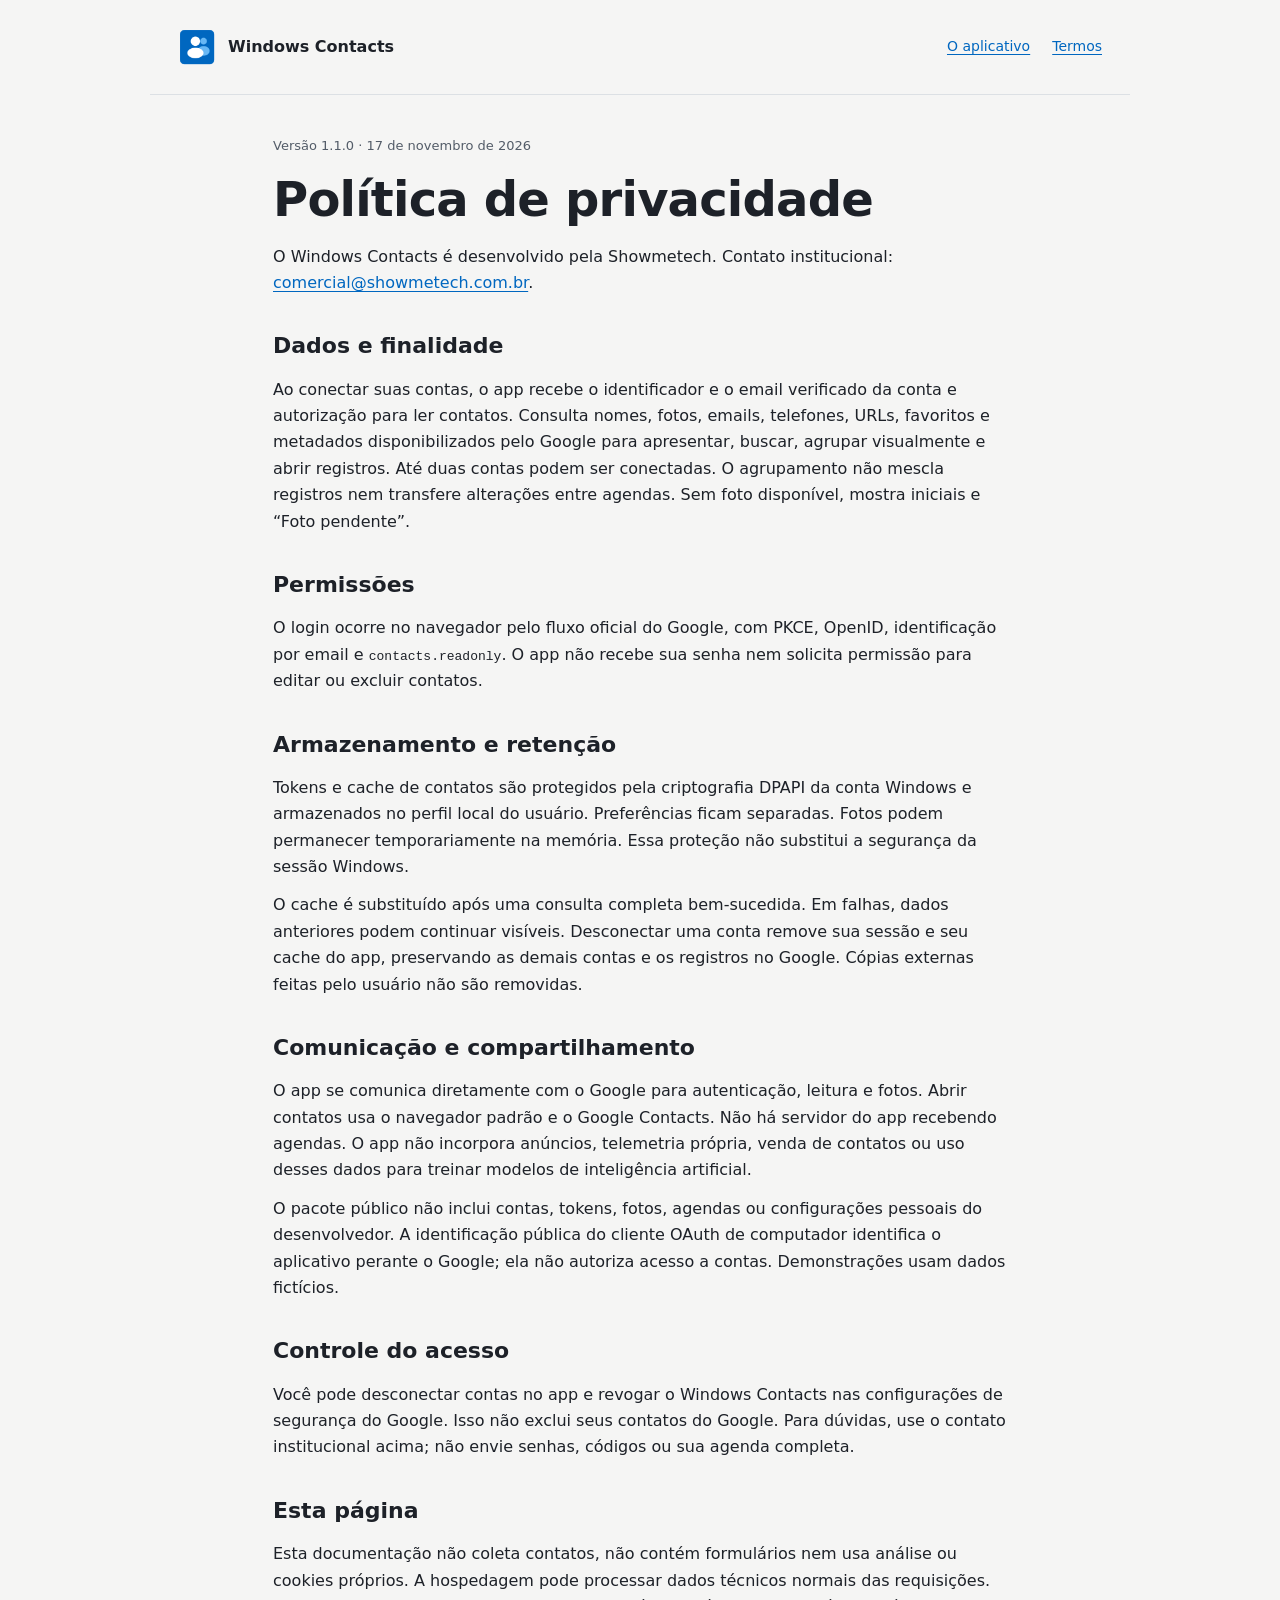
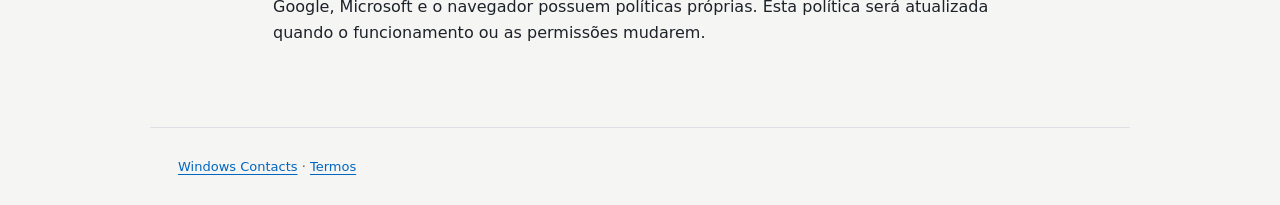
==== docs/privacy.html @ bca61736 "docs: align support with managed institutional Google group" ====
<!doctype html><html lang="pt-BR"><head><meta charset="utf-8"><meta name="viewport" content="width=device-width,initial-scale=1"><title>Privacidade — Windows Contacts</title><link rel="icon" href="Contacts.ico"><link rel="stylesheet" href="site.css"></head><body><header><a class="brand" href="index.html"><img src="Contacts.ico" alt="">Windows Contacts</a><nav><a href="index.html">O aplicativo</a><a href="terms.html">Termos</a></nav></header><main class="prose"><p class="eyebrow">Versão 1.1.0 · 17 de novembro de 2026</p><h1>Política de privacidade</h1><p>O Windows Contacts é desenvolvido pela Showmetech. Contato institucional: <a href="mailto:comercial@showmetech.com.br">comercial@showmetech.com.br</a>.</p><h2>Dados e finalidade</h2><p>Ao conectar suas contas, o app recebe o identificador e o email verificado da conta e autorização para ler contatos. Consulta nomes, fotos, emails, telefones, URLs, favoritos e metadados disponibilizados pelo Google para apresentar, buscar, agrupar visualmente e abrir registros. Até duas contas podem ser conectadas. O agrupamento não mescla registros nem transfere alterações entre agendas. Sem foto disponível, mostra iniciais e “Foto pendente”.</p><h2>Permissões</h2><p>O login ocorre no navegador pelo fluxo oficial do Google, com PKCE, OpenID, identificação por email e <code>contacts.readonly</code>. O app não recebe sua senha nem solicita permissão para editar ou excluir contatos.</p><h2>Armazenamento e retenção</h2><p>Tokens e cache de contatos são protegidos pela criptografia DPAPI da conta Windows e armazenados no perfil local do usuário. Preferências ficam separadas. Fotos podem permanecer temporariamente na memória. Essa proteção não substitui a segurança da sessão Windows.</p><p>O cache é substituído após uma consulta completa bem-sucedida. Em falhas, dados anteriores podem continuar visíveis. Desconectar uma conta remove sua sessão e seu cache do app, preservando as demais contas e os registros no Google. Cópias externas feitas pelo usuário não são removidas.</p><h2>Comunicação e compartilhamento</h2><p>O app se comunica diretamente com o Google para autenticação, leitura e fotos. Abrir contatos usa o navegador padrão e o Google Contacts. Não há servidor do app recebendo agendas. O app não incorpora anúncios, telemetria própria, venda de contatos ou uso desses dados para treinar modelos de inteligência artificial.</p><p>O pacote público não inclui contas, tokens, fotos, agendas ou configurações pessoais do desenvolvedor. A identificação pública do cliente OAuth de computador identifica o aplicativo perante o Google; ela não autoriza acesso a contas. Demonstrações usam dados fictícios.</p><h2>Controle do acesso</h2><p>Você pode desconectar contas no app e revogar o Windows Contacts nas configurações de segurança do Google. Isso não exclui seus contatos do Google. Para dúvidas, use o contato institucional acima; não envie senhas, códigos ou sua agenda completa.</p><h2>Esta página</h2><p>Esta documentação não coleta contatos, não contém formulários nem usa análise ou cookies próprios. A hospedagem pode processar dados técnicos normais das requisições. Google, Microsoft e o navegador possuem políticas próprias. Esta política será atualizada quando o funcionamento ou as permissões mudarem.</p></main><footer><a href="index.html">Windows Contacts</a> · <a href="terms.html">Termos</a></footer></body></html>
---- docs/site.css ----
:root{font-family:'Segoe UI Variable','Segoe UI',system-ui,sans-serif;color-scheme:light dark;--bg:#f5f5f4;--surface:#fff;--ink:#1d2128;--muted:#535c68;--line:#dce0e4;--accent:#0067c0}*{box-sizing:border-box}body{margin:0;background:var(--bg);color:var(--ink);line-height:1.65}header,main,footer{max-width:980px;margin:auto;padding:28px}header{display:flex;align-items:center;justify-content:space-between;gap:20px;border-bottom:1px solid var(--line)}.brand{display:flex;gap:12px;align-items:center;font-weight:650;text-decoration:none;color:var(--ink)}.brand img{width:38px;height:38px}nav{display:flex;gap:22px;flex-wrap:wrap}a{color:var(--accent);text-underline-offset:3px}nav a{font-size:14px}h1{font-size:clamp(30px,5vw,48px);line-height:1.15;letter-spacing:-.8px;margin:16px 0}h2{font-size:22px;margin:32px 0 10px}p{margin:12px 0}.eyebrow{font-size:13px;color:var(--muted)}.lead{font-size:20px;color:var(--muted);max-width:760px}.cards{display:grid;grid-template-columns:repeat(3,1fr);gap:16px;margin:32px 0}.card,.notice{background:var(--surface);border:1px solid var(--line);border-radius:12px;padding:22px}.card h2{font-size:18px;margin:0 0 9px}.card p{font-size:15px;color:var(--muted)}.notice{border-left:4px solid var(--accent);margin:24px 0}.prose{max-width:790px}.prose li{margin:8px 0}footer{font-size:13px;color:var(--muted);border-top:1px solid var(--line);margin-top:40px}.pill{display:inline-block;font-size:12px;border:1px solid var(--line);border-radius:20px;padding:4px 12px;background:var(--surface)}:focus-visible{outline:3px solid var(--accent);outline-offset:4px} @media(prefers-color-scheme:dark){:root{--bg:#171a20;--surface:#22262e;--ink:#f1f3f6;--muted:#bac2ce;--line:#3b424e;--accent:#80c7ff}}@media(max-width:650px){header{align-items:flex-start;flex-direction:column}.cards{grid-template-columns:1fr}header,main,footer{padding:22px}}
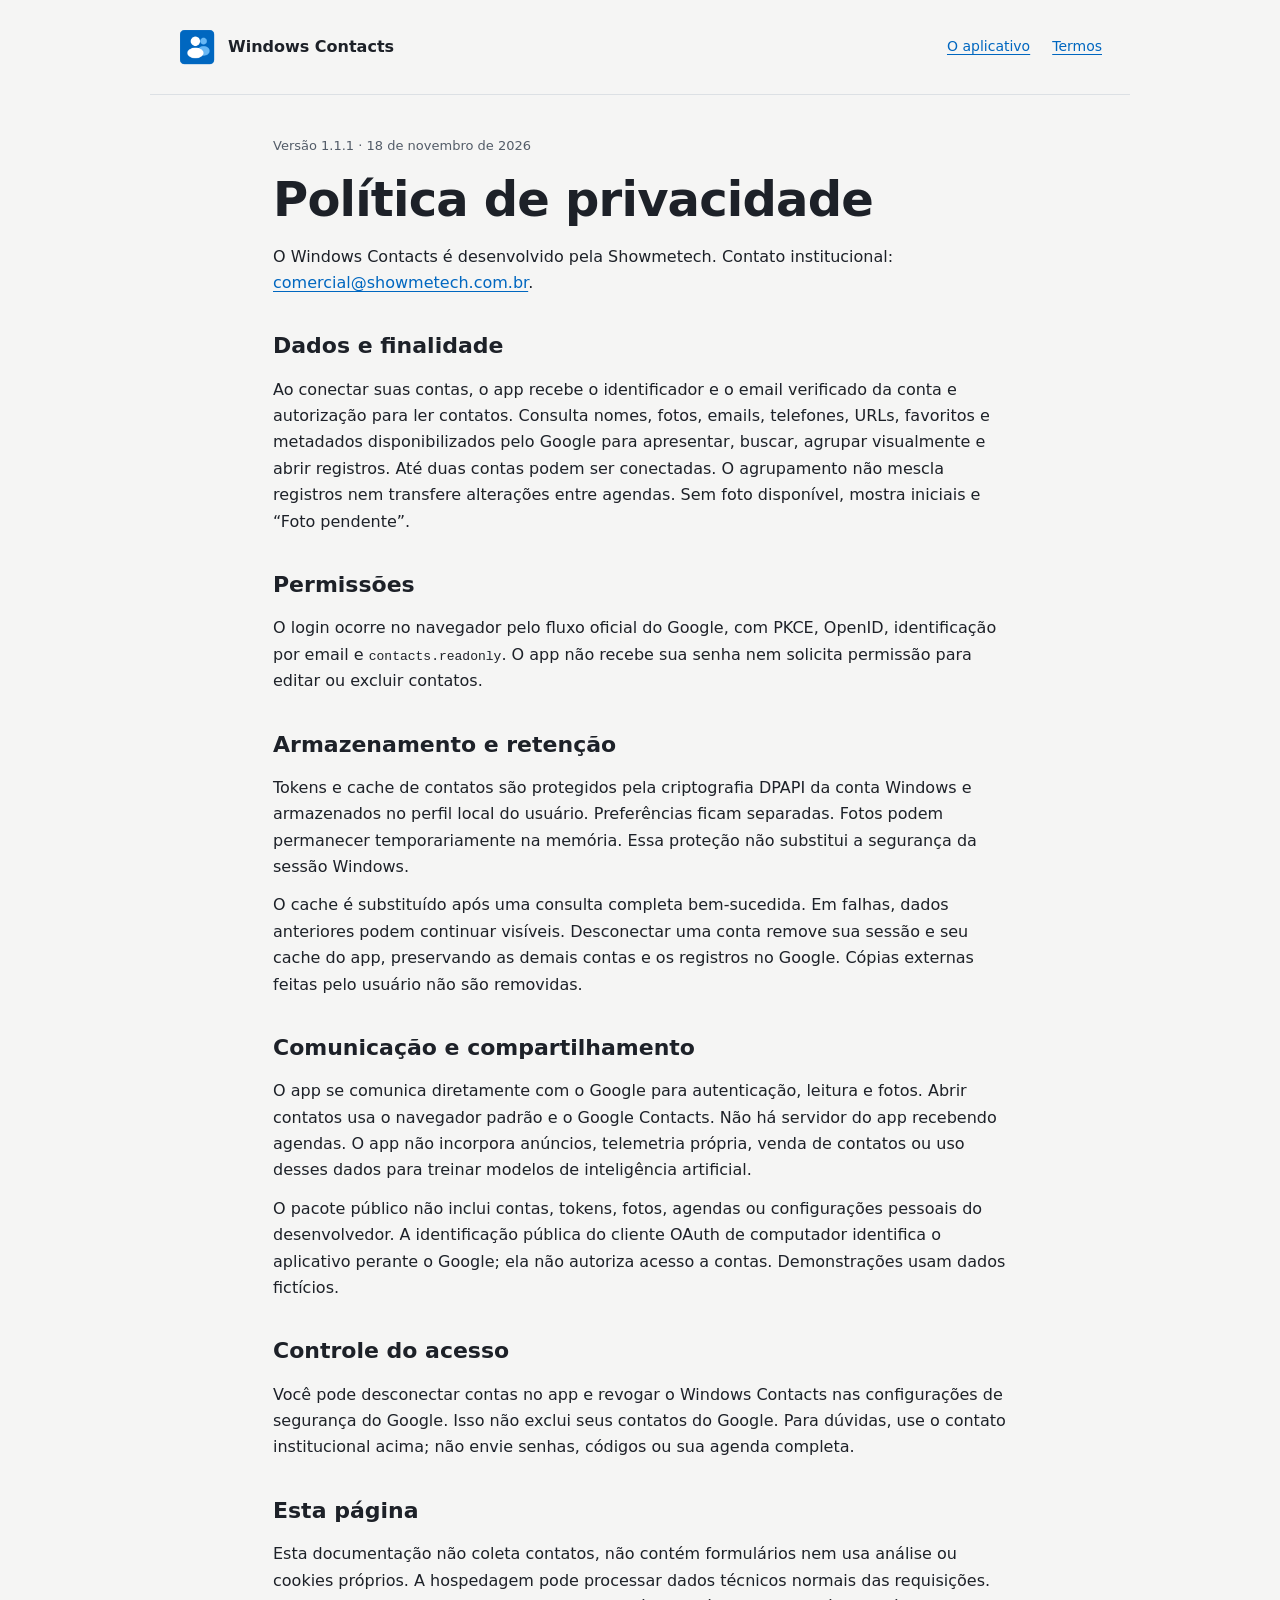
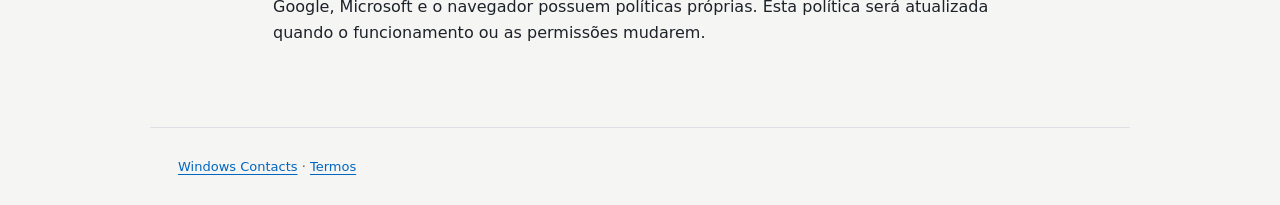
==== commit 61617ed4: "docs: update public readiness for Windows Contacts 1.1.1" ====
--- a/docs/privacy.html
+++ b/docs/privacy.html
@@ -1 +1 @@
-<!doctype html><html lang="pt-BR"><head><meta charset="utf-8"><meta name="viewport" content="width=device-width,initial-scale=1"><title>Privacidade — Windows Contacts</title><link rel="icon" href="Contacts.ico"><link rel="stylesheet" href="site.css"></head><body><header><a class="brand" href="index.html"><img src="Contacts.ico" alt="">Windows Contacts</a><nav><a href="index.html">O aplicativo</a><a href="terms.html">Termos</a></nav></header><main class="prose"><p class="eyebrow">Versão 1.1.0 · 17 de novembro de 2026</p><h1>Política de privacidade</h1><p>O Windows Contacts é desenvolvido pela Showmetech. Contato institucional: <a href="mailto:comercial@showmetech.com.br">comercial@showmetech.com.br</a>.</p><h2>Dados e finalidade</h2><p>Ao conectar suas contas, o app recebe o identificador e o email verificado da conta e autorização para ler contatos. Consulta nomes, fotos, emails, telefones, URLs, favoritos e metadados disponibilizados pelo Google para apresentar, buscar, agrupar visualmente e abrir registros. Até duas contas podem ser conectadas. O agrupamento não mescla registros nem transfere alterações entre agendas. Sem foto disponível, mostra iniciais e “Foto pendente”.</p><h2>Permissões</h2><p>O login ocorre no navegador pelo fluxo oficial do Google, com PKCE, OpenID, identificação por email e <code>contacts.readonly</code>. O app não recebe sua senha nem solicita permissão para editar ou excluir contatos.</p><h2>Armazenamento e retenção</h2><p>Tokens e cache de contatos são protegidos pela criptografia DPAPI da conta Windows e armazenados no perfil local do usuário. Preferências ficam separadas. Fotos podem permanecer temporariamente na memória. Essa proteção não substitui a segurança da sessão Windows.</p><p>O cache é substituído após uma consulta completa bem-sucedida. Em falhas, dados anteriores podem continuar visíveis. Desconectar uma conta remove sua sessão e seu cache do app, preservando as demais contas e os registros no Google. Cópias externas feitas pelo usuário não são removidas.</p><h2>Comunicação e compartilhamento</h2><p>O app se comunica diretamente com o Google para autenticação, leitura e fotos. Abrir contatos usa o navegador padrão e o Google Contacts. Não há servidor do app recebendo agendas. O app não incorpora anúncios, telemetria própria, venda de contatos ou uso desses dados para treinar modelos de inteligência artificial.</p><p>O pacote público não inclui contas, tokens, fotos, agendas ou configurações pessoais do desenvolvedor. A identificação pública do cliente OAuth de computador identifica o aplicativo perante o Google; ela não autoriza acesso a contas. Demonstrações usam dados fictícios.</p><h2>Controle do acesso</h2><p>Você pode desconectar contas no app e revogar o Windows Contacts nas configurações de segurança do Google. Isso não exclui seus contatos do Google. Para dúvidas, use o contato institucional acima; não envie senhas, códigos ou sua agenda completa.</p><h2>Esta página</h2><p>Esta documentação não coleta contatos, não contém formulários nem usa análise ou cookies próprios. A hospedagem pode processar dados técnicos normais das requisições. Google, Microsoft e o navegador possuem políticas próprias. Esta política será atualizada quando o funcionamento ou as permissões mudarem.</p></main><footer><a href="index.html">Windows Contacts</a> · <a href="terms.html">Termos</a></footer></body></html>+<!doctype html><html lang="pt-BR"><head><meta charset="utf-8"><meta name="viewport" content="width=device-width,initial-scale=1"><title>Privacidade — Windows Contacts</title><link rel="icon" href="Contacts.ico"><link rel="stylesheet" href="site.css"></head><body><header><a class="brand" href="index.html"><img src="Contacts.ico" alt="">Windows Contacts</a><nav><a href="index.html">O aplicativo</a><a href="terms.html">Termos</a></nav></header><main class="prose"><p class="eyebrow">Versão 1.1.1 · 18 de novembro de 2026</p><h1>Política de privacidade</h1><p>O Windows Contacts é desenvolvido pela Showmetech. Contato institucional: <a href="mailto:comercial@showmetech.com.br">comercial@showmetech.com.br</a>.</p><h2>Dados e finalidade</h2><p>Ao conectar suas contas, o app recebe o identificador e o email verificado da conta e autorização para ler contatos. Consulta nomes, fotos, emails, telefones, URLs, favoritos e metadados disponibilizados pelo Google para apresentar, buscar, agrupar visualmente e abrir registros. Até duas contas podem ser conectadas. O agrupamento não mescla registros nem transfere alterações entre agendas. Sem foto disponível, mostra iniciais e “Foto pendente”.</p><h2>Permissões</h2><p>O login ocorre no navegador pelo fluxo oficial do Google, com PKCE, OpenID, identificação por email e <code>contacts.readonly</code>. O app não recebe sua senha nem solicita permissão para editar ou excluir contatos.</p><h2>Armazenamento e retenção</h2><p>Tokens e cache de contatos são protegidos pela criptografia DPAPI da conta Windows e armazenados no perfil local do usuário. Preferências ficam separadas. Fotos podem permanecer temporariamente na memória. Essa proteção não substitui a segurança da sessão Windows.</p><p>O cache é substituído após uma consulta completa bem-sucedida. Em falhas, dados anteriores podem continuar visíveis. Desconectar uma conta remove sua sessão e seu cache do app, preservando as demais contas e os registros no Google. Cópias externas feitas pelo usuário não são removidas.</p><h2>Comunicação e compartilhamento</h2><p>O app se comunica diretamente com o Google para autenticação, leitura e fotos. Abrir contatos usa o navegador padrão e o Google Contacts. Não há servidor do app recebendo agendas. O app não incorpora anúncios, telemetria própria, venda de contatos ou uso desses dados para treinar modelos de inteligência artificial.</p><p>O pacote público não inclui contas, tokens, fotos, agendas ou configurações pessoais do desenvolvedor. A identificação pública do cliente OAuth de computador identifica o aplicativo perante o Google; ela não autoriza acesso a contas. Demonstrações usam dados fictícios.</p><h2>Controle do acesso</h2><p>Você pode desconectar contas no app e revogar o Windows Contacts nas configurações de segurança do Google. Isso não exclui seus contatos do Google. Para dúvidas, use o contato institucional acima; não envie senhas, códigos ou sua agenda completa.</p><h2>Esta página</h2><p>Esta documentação não coleta contatos, não contém formulários nem usa análise ou cookies próprios. A hospedagem pode processar dados técnicos normais das requisições. Google, Microsoft e o navegador possuem políticas próprias. Esta política será atualizada quando o funcionamento ou as permissões mudarem.</p></main><footer><a href="index.html">Windows Contacts</a> · <a href="terms.html">Termos</a></footer></body></html>
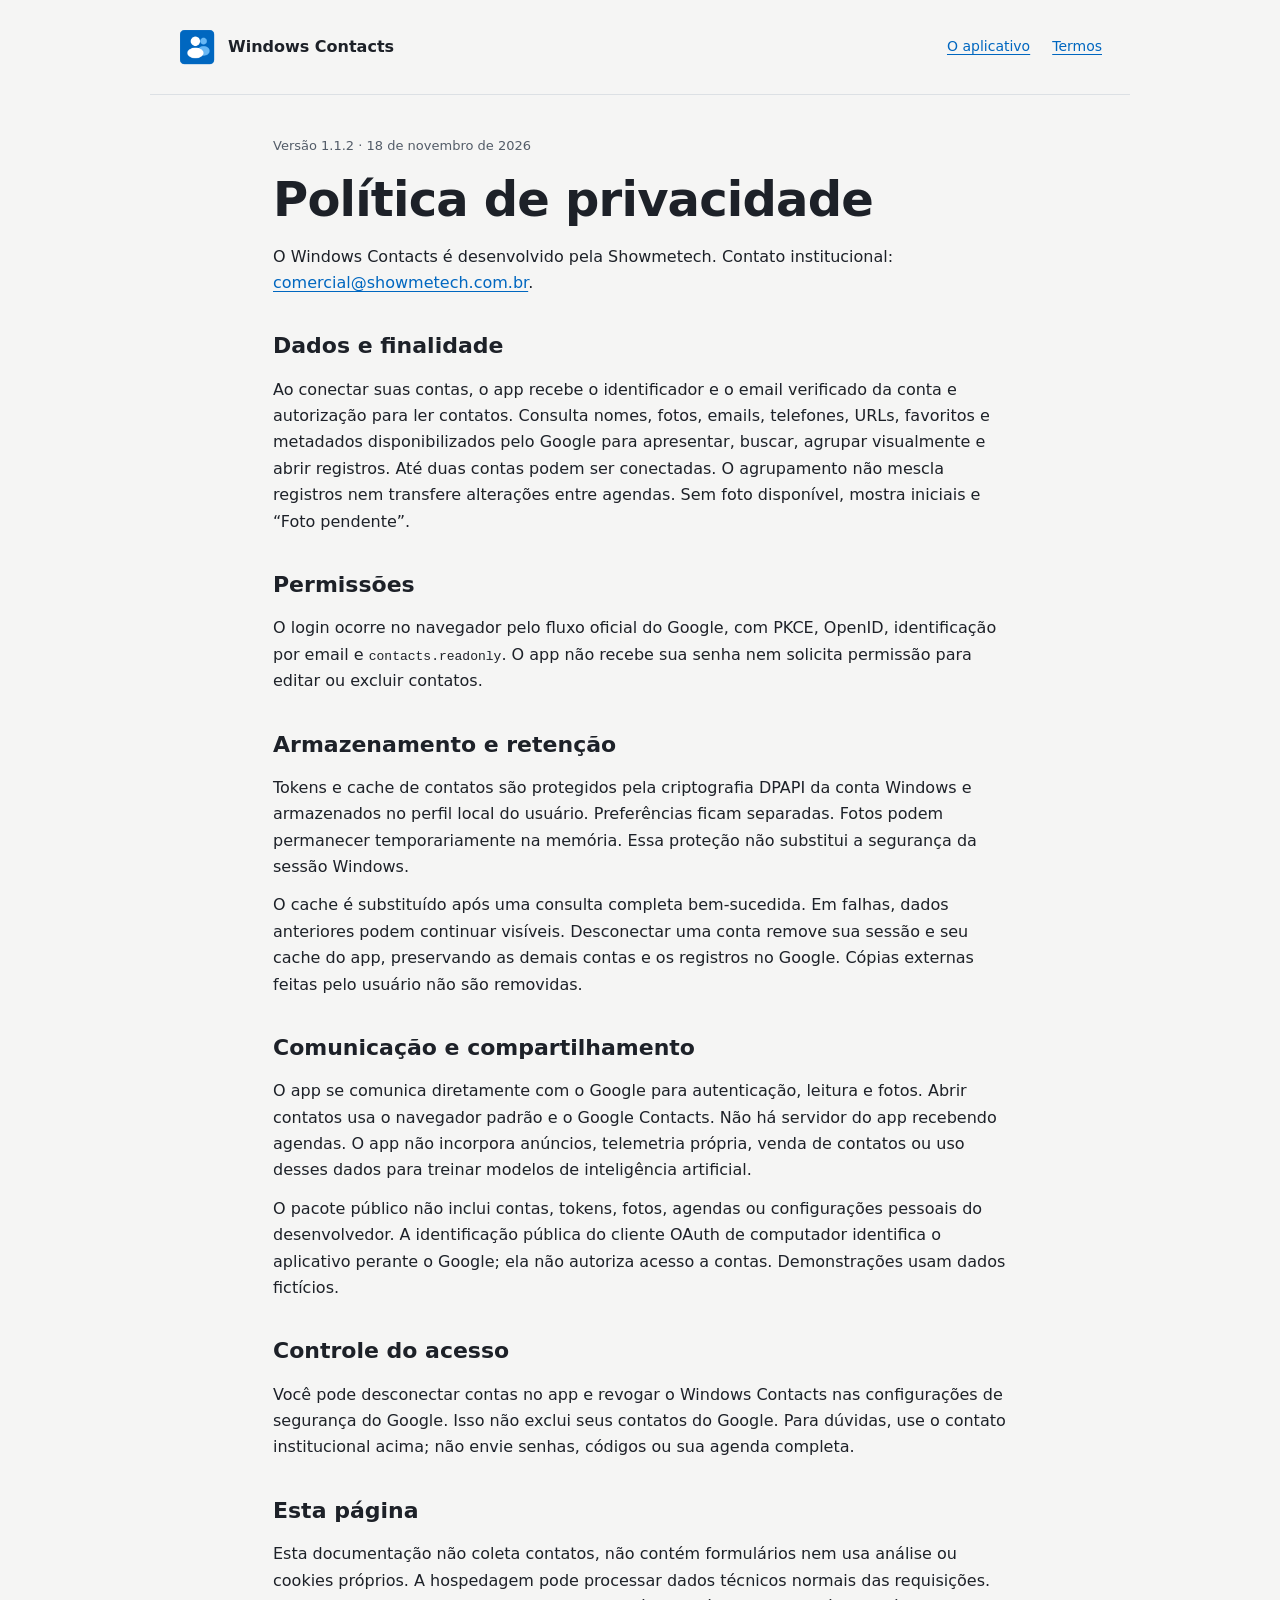
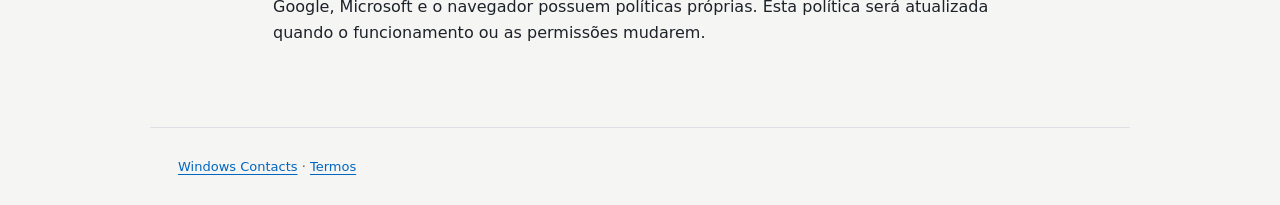
==== commit b8db23d4: "docs: align Windows Contacts readiness with version 1.1.2" ====
--- a/docs/privacy.html
+++ b/docs/privacy.html
@@ -1 +1 @@
-<!doctype html><html lang="pt-BR"><head><meta charset="utf-8"><meta name="viewport" content="width=device-width,initial-scale=1"><title>Privacidade — Windows Contacts</title><link rel="icon" href="Contacts.ico"><link rel="stylesheet" href="site.css"></head><body><header><a class="brand" href="index.html"><img src="Contacts.ico" alt="">Windows Contacts</a><nav><a href="index.html">O aplicativo</a><a href="terms.html">Termos</a></nav></header><main class="prose"><p class="eyebrow">Versão 1.1.1 · 18 de novembro de 2026</p><h1>Política de privacidade</h1><p>O Windows Contacts é desenvolvido pela Showmetech. Contato institucional: <a href="mailto:comercial@showmetech.com.br">comercial@showmetech.com.br</a>.</p><h2>Dados e finalidade</h2><p>Ao conectar suas contas, o app recebe o identificador e o email verificado da conta e autorização para ler contatos. Consulta nomes, fotos, emails, telefones, URLs, favoritos e metadados disponibilizados pelo Google para apresentar, buscar, agrupar visualmente e abrir registros. Até duas contas podem ser conectadas. O agrupamento não mescla registros nem transfere alterações entre agendas. Sem foto disponível, mostra iniciais e “Foto pendente”.</p><h2>Permissões</h2><p>O login ocorre no navegador pelo fluxo oficial do Google, com PKCE, OpenID, identificação por email e <code>contacts.readonly</code>. O app não recebe sua senha nem solicita permissão para editar ou excluir contatos.</p><h2>Armazenamento e retenção</h2><p>Tokens e cache de contatos são protegidos pela criptografia DPAPI da conta Windows e armazenados no perfil local do usuário. Preferências ficam separadas. Fotos podem permanecer temporariamente na memória. Essa proteção não substitui a segurança da sessão Windows.</p><p>O cache é substituído após uma consulta completa bem-sucedida. Em falhas, dados anteriores podem continuar visíveis. Desconectar uma conta remove sua sessão e seu cache do app, preservando as demais contas e os registros no Google. Cópias externas feitas pelo usuário não são removidas.</p><h2>Comunicação e compartilhamento</h2><p>O app se comunica diretamente com o Google para autenticação, leitura e fotos. Abrir contatos usa o navegador padrão e o Google Contacts. Não há servidor do app recebendo agendas. O app não incorpora anúncios, telemetria própria, venda de contatos ou uso desses dados para treinar modelos de inteligência artificial.</p><p>O pacote público não inclui contas, tokens, fotos, agendas ou configurações pessoais do desenvolvedor. A identificação pública do cliente OAuth de computador identifica o aplicativo perante o Google; ela não autoriza acesso a contas. Demonstrações usam dados fictícios.</p><h2>Controle do acesso</h2><p>Você pode desconectar contas no app e revogar o Windows Contacts nas configurações de segurança do Google. Isso não exclui seus contatos do Google. Para dúvidas, use o contato institucional acima; não envie senhas, códigos ou sua agenda completa.</p><h2>Esta página</h2><p>Esta documentação não coleta contatos, não contém formulários nem usa análise ou cookies próprios. A hospedagem pode processar dados técnicos normais das requisições. Google, Microsoft e o navegador possuem políticas próprias. Esta política será atualizada quando o funcionamento ou as permissões mudarem.</p></main><footer><a href="index.html">Windows Contacts</a> · <a href="terms.html">Termos</a></footer></body></html>+<!doctype html><html lang="pt-BR"><head><meta charset="utf-8"><meta name="viewport" content="width=device-width,initial-scale=1"><title>Privacidade — Windows Contacts</title><link rel="icon" href="Contacts.ico"><link rel="stylesheet" href="site.css"></head><body><header><a class="brand" href="index.html"><img src="Contacts.ico" alt="">Windows Contacts</a><nav><a href="index.html">O aplicativo</a><a href="terms.html">Termos</a></nav></header><main class="prose"><p class="eyebrow">Versão 1.1.2 · 18 de novembro de 2026</p><h1>Política de privacidade</h1><p>O Windows Contacts é desenvolvido pela Showmetech. Contato institucional: <a href="mailto:comercial@showmetech.com.br">comercial@showmetech.com.br</a>.</p><h2>Dados e finalidade</h2><p>Ao conectar suas contas, o app recebe o identificador e o email verificado da conta e autorização para ler contatos. Consulta nomes, fotos, emails, telefones, URLs, favoritos e metadados disponibilizados pelo Google para apresentar, buscar, agrupar visualmente e abrir registros. Até duas contas podem ser conectadas. O agrupamento não mescla registros nem transfere alterações entre agendas. Sem foto disponível, mostra iniciais e “Foto pendente”.</p><h2>Permissões</h2><p>O login ocorre no navegador pelo fluxo oficial do Google, com PKCE, OpenID, identificação por email e <code>contacts.readonly</code>. O app não recebe sua senha nem solicita permissão para editar ou excluir contatos.</p><h2>Armazenamento e retenção</h2><p>Tokens e cache de contatos são protegidos pela criptografia DPAPI da conta Windows e armazenados no perfil local do usuário. Preferências ficam separadas. Fotos podem permanecer temporariamente na memória. Essa proteção não substitui a segurança da sessão Windows.</p><p>O cache é substituído após uma consulta completa bem-sucedida. Em falhas, dados anteriores podem continuar visíveis. Desconectar uma conta remove sua sessão e seu cache do app, preservando as demais contas e os registros no Google. Cópias externas feitas pelo usuário não são removidas.</p><h2>Comunicação e compartilhamento</h2><p>O app se comunica diretamente com o Google para autenticação, leitura e fotos. Abrir contatos usa o navegador padrão e o Google Contacts. Não há servidor do app recebendo agendas. O app não incorpora anúncios, telemetria própria, venda de contatos ou uso desses dados para treinar modelos de inteligência artificial.</p><p>O pacote público não inclui contas, tokens, fotos, agendas ou configurações pessoais do desenvolvedor. A identificação pública do cliente OAuth de computador identifica o aplicativo perante o Google; ela não autoriza acesso a contas. Demonstrações usam dados fictícios.</p><h2>Controle do acesso</h2><p>Você pode desconectar contas no app e revogar o Windows Contacts nas configurações de segurança do Google. Isso não exclui seus contatos do Google. Para dúvidas, use o contato institucional acima; não envie senhas, códigos ou sua agenda completa.</p><h2>Esta página</h2><p>Esta documentação não coleta contatos, não contém formulários nem usa análise ou cookies próprios. A hospedagem pode processar dados técnicos normais das requisições. Google, Microsoft e o navegador possuem políticas próprias. Esta política será atualizada quando o funcionamento ou as permissões mudarem.</p></main><footer><a href="index.html">Windows Contacts</a> · <a href="terms.html">Termos</a></footer></body></html>
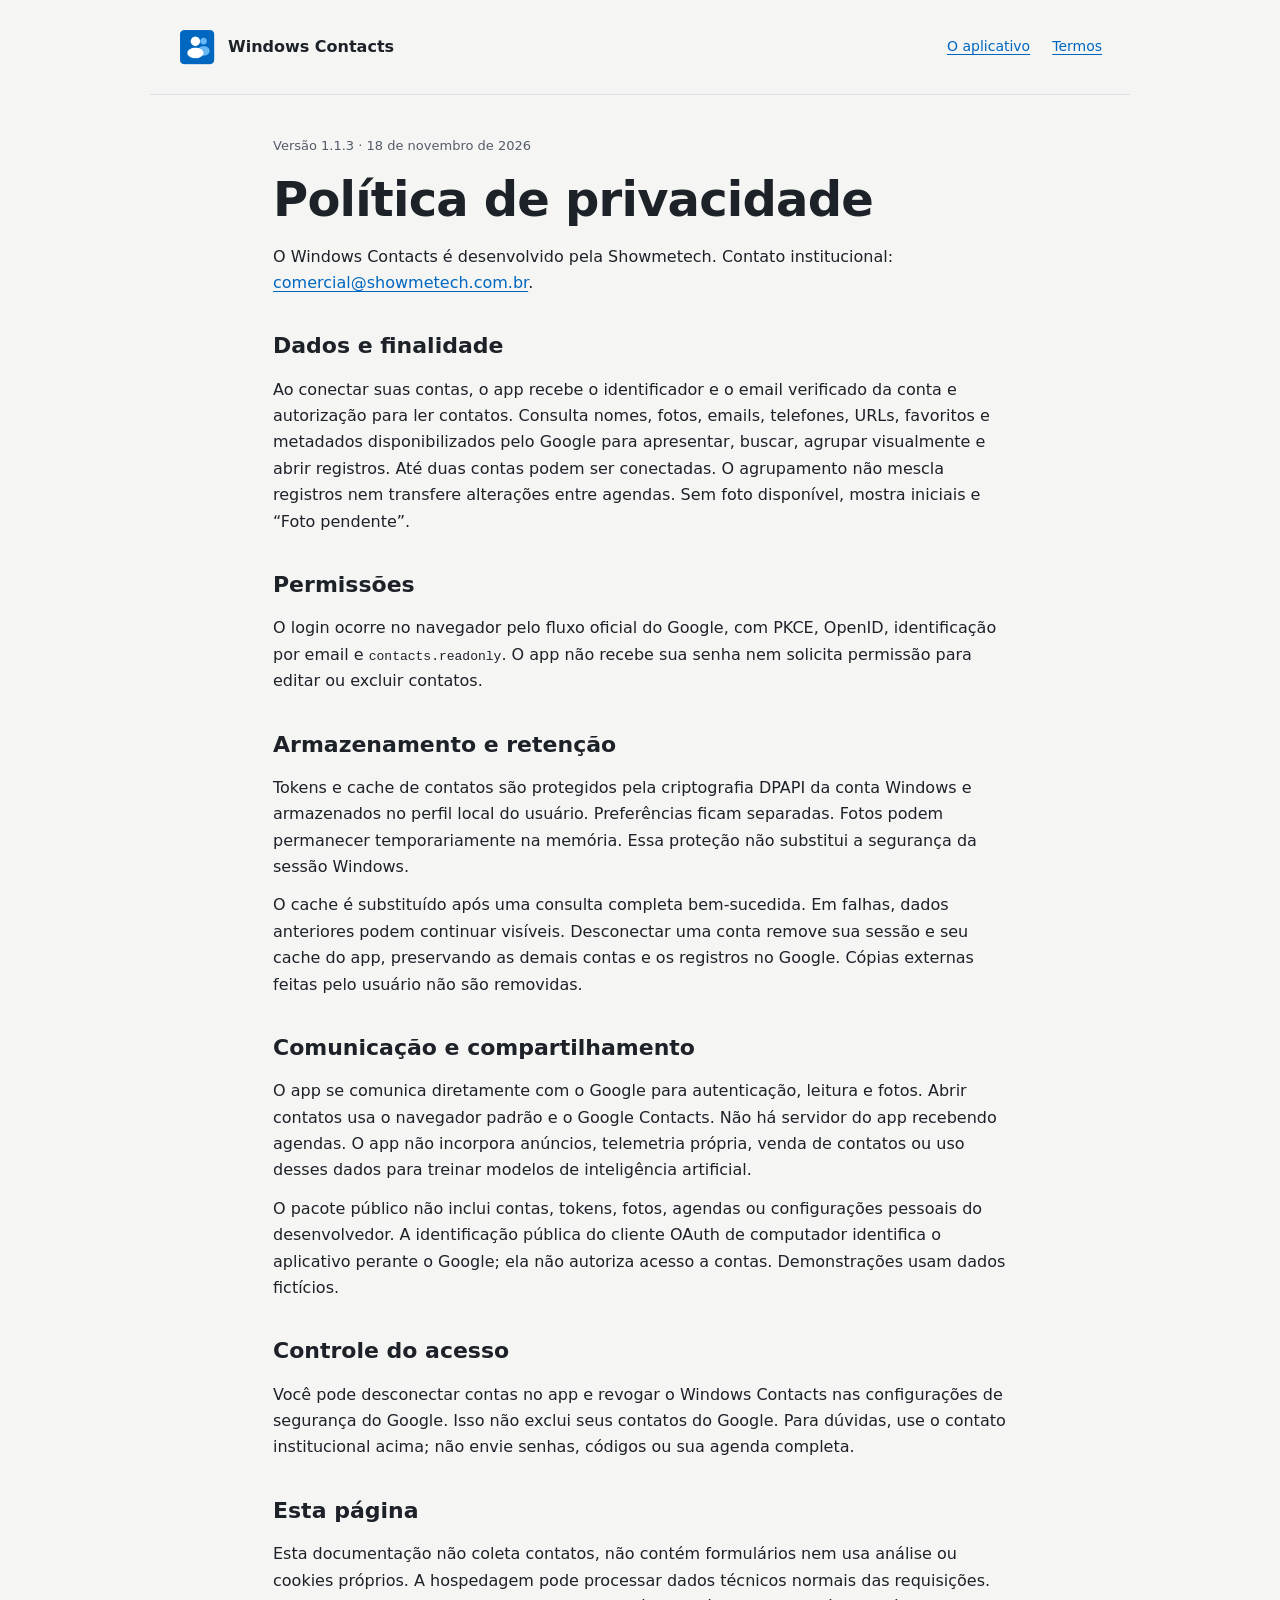
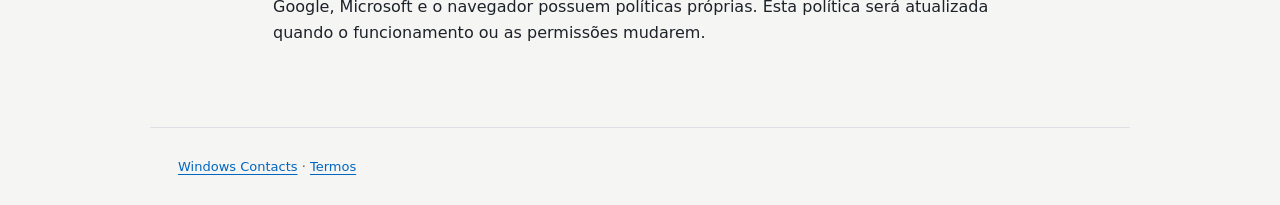
==== commit 7734a869: "Align documentation version with desktop 1.1.3" ====
--- a/docs/privacy.html
+++ b/docs/privacy.html
@@ -1 +1 @@
-<!doctype html><html lang="pt-BR"><head><meta charset="utf-8"><meta name="viewport" content="width=device-width,initial-scale=1"><title>Privacidade — Windows Contacts</title><link rel="icon" href="Contacts.ico"><link rel="stylesheet" href="site.css"></head><body><header><a class="brand" href="index.html"><img src="Contacts.ico" alt="">Windows Contacts</a><nav><a href="index.html">O aplicativo</a><a href="terms.html">Termos</a></nav></header><main class="prose"><p class="eyebrow">Versão 1.1.2 · 18 de novembro de 2026</p><h1>Política de privacidade</h1><p>O Windows Contacts é desenvolvido pela Showmetech. Contato institucional: <a href="mailto:comercial@showmetech.com.br">comercial@showmetech.com.br</a>.</p><h2>Dados e finalidade</h2><p>Ao conectar suas contas, o app recebe o identificador e o email verificado da conta e autorização para ler contatos. Consulta nomes, fotos, emails, telefones, URLs, favoritos e metadados disponibilizados pelo Google para apresentar, buscar, agrupar visualmente e abrir registros. Até duas contas podem ser conectadas. O agrupamento não mescla registros nem transfere alterações entre agendas. Sem foto disponível, mostra iniciais e “Foto pendente”.</p><h2>Permissões</h2><p>O login ocorre no navegador pelo fluxo oficial do Google, com PKCE, OpenID, identificação por email e <code>contacts.readonly</code>. O app não recebe sua senha nem solicita permissão para editar ou excluir contatos.</p><h2>Armazenamento e retenção</h2><p>Tokens e cache de contatos são protegidos pela criptografia DPAPI da conta Windows e armazenados no perfil local do usuário. Preferências ficam separadas. Fotos podem permanecer temporariamente na memória. Essa proteção não substitui a segurança da sessão Windows.</p><p>O cache é substituído após uma consulta completa bem-sucedida. Em falhas, dados anteriores podem continuar visíveis. Desconectar uma conta remove sua sessão e seu cache do app, preservando as demais contas e os registros no Google. Cópias externas feitas pelo usuário não são removidas.</p><h2>Comunicação e compartilhamento</h2><p>O app se comunica diretamente com o Google para autenticação, leitura e fotos. Abrir contatos usa o navegador padrão e o Google Contacts. Não há servidor do app recebendo agendas. O app não incorpora anúncios, telemetria própria, venda de contatos ou uso desses dados para treinar modelos de inteligência artificial.</p><p>O pacote público não inclui contas, tokens, fotos, agendas ou configurações pessoais do desenvolvedor. A identificação pública do cliente OAuth de computador identifica o aplicativo perante o Google; ela não autoriza acesso a contas. Demonstrações usam dados fictícios.</p><h2>Controle do acesso</h2><p>Você pode desconectar contas no app e revogar o Windows Contacts nas configurações de segurança do Google. Isso não exclui seus contatos do Google. Para dúvidas, use o contato institucional acima; não envie senhas, códigos ou sua agenda completa.</p><h2>Esta página</h2><p>Esta documentação não coleta contatos, não contém formulários nem usa análise ou cookies próprios. A hospedagem pode processar dados técnicos normais das requisições. Google, Microsoft e o navegador possuem políticas próprias. Esta política será atualizada quando o funcionamento ou as permissões mudarem.</p></main><footer><a href="index.html">Windows Contacts</a> · <a href="terms.html">Termos</a></footer></body></html>+<!doctype html><html lang="pt-BR"><head><meta charset="utf-8"><meta name="viewport" content="width=device-width,initial-scale=1"><title>Privacidade — Windows Contacts</title><link rel="icon" href="Contacts.ico"><link rel="stylesheet" href="site.css"></head><body><header><a class="brand" href="index.html"><img src="Contacts.ico" alt="">Windows Contacts</a><nav><a href="index.html">O aplicativo</a><a href="terms.html">Termos</a></nav></header><main class="prose"><p class="eyebrow">Versão 1.1.3 · 18 de novembro de 2026</p><h1>Política de privacidade</h1><p>O Windows Contacts é desenvolvido pela Showmetech. Contato institucional: <a href="mailto:comercial@showmetech.com.br">comercial@showmetech.com.br</a>.</p><h2>Dados e finalidade</h2><p>Ao conectar suas contas, o app recebe o identificador e o email verificado da conta e autorização para ler contatos. Consulta nomes, fotos, emails, telefones, URLs, favoritos e metadados disponibilizados pelo Google para apresentar, buscar, agrupar visualmente e abrir registros. Até duas contas podem ser conectadas. O agrupamento não mescla registros nem transfere alterações entre agendas. Sem foto disponível, mostra iniciais e “Foto pendente”.</p><h2>Permissões</h2><p>O login ocorre no navegador pelo fluxo oficial do Google, com PKCE, OpenID, identificação por email e <code>contacts.readonly</code>. O app não recebe sua senha nem solicita permissão para editar ou excluir contatos.</p><h2>Armazenamento e retenção</h2><p>Tokens e cache de contatos são protegidos pela criptografia DPAPI da conta Windows e armazenados no perfil local do usuário. Preferências ficam separadas. Fotos podem permanecer temporariamente na memória. Essa proteção não substitui a segurança da sessão Windows.</p><p>O cache é substituído após uma consulta completa bem-sucedida. Em falhas, dados anteriores podem continuar visíveis. Desconectar uma conta remove sua sessão e seu cache do app, preservando as demais contas e os registros no Google. Cópias externas feitas pelo usuário não são removidas.</p><h2>Comunicação e compartilhamento</h2><p>O app se comunica diretamente com o Google para autenticação, leitura e fotos. Abrir contatos usa o navegador padrão e o Google Contacts. Não há servidor do app recebendo agendas. O app não incorpora anúncios, telemetria própria, venda de contatos ou uso desses dados para treinar modelos de inteligência artificial.</p><p>O pacote público não inclui contas, tokens, fotos, agendas ou configurações pessoais do desenvolvedor. A identificação pública do cliente OAuth de computador identifica o aplicativo perante o Google; ela não autoriza acesso a contas. Demonstrações usam dados fictícios.</p><h2>Controle do acesso</h2><p>Você pode desconectar contas no app e revogar o Windows Contacts nas configurações de segurança do Google. Isso não exclui seus contatos do Google. Para dúvidas, use o contato institucional acima; não envie senhas, códigos ou sua agenda completa.</p><h2>Esta página</h2><p>Esta documentação não coleta contatos, não contém formulários nem usa análise ou cookies próprios. A hospedagem pode processar dados técnicos normais das requisições. Google, Microsoft e o navegador possuem políticas próprias. Esta política será atualizada quando o funcionamento ou as permissões mudarem.</p></main><footer><a href="index.html">Windows Contacts</a> · <a href="terms.html">Termos</a></footer></body></html>
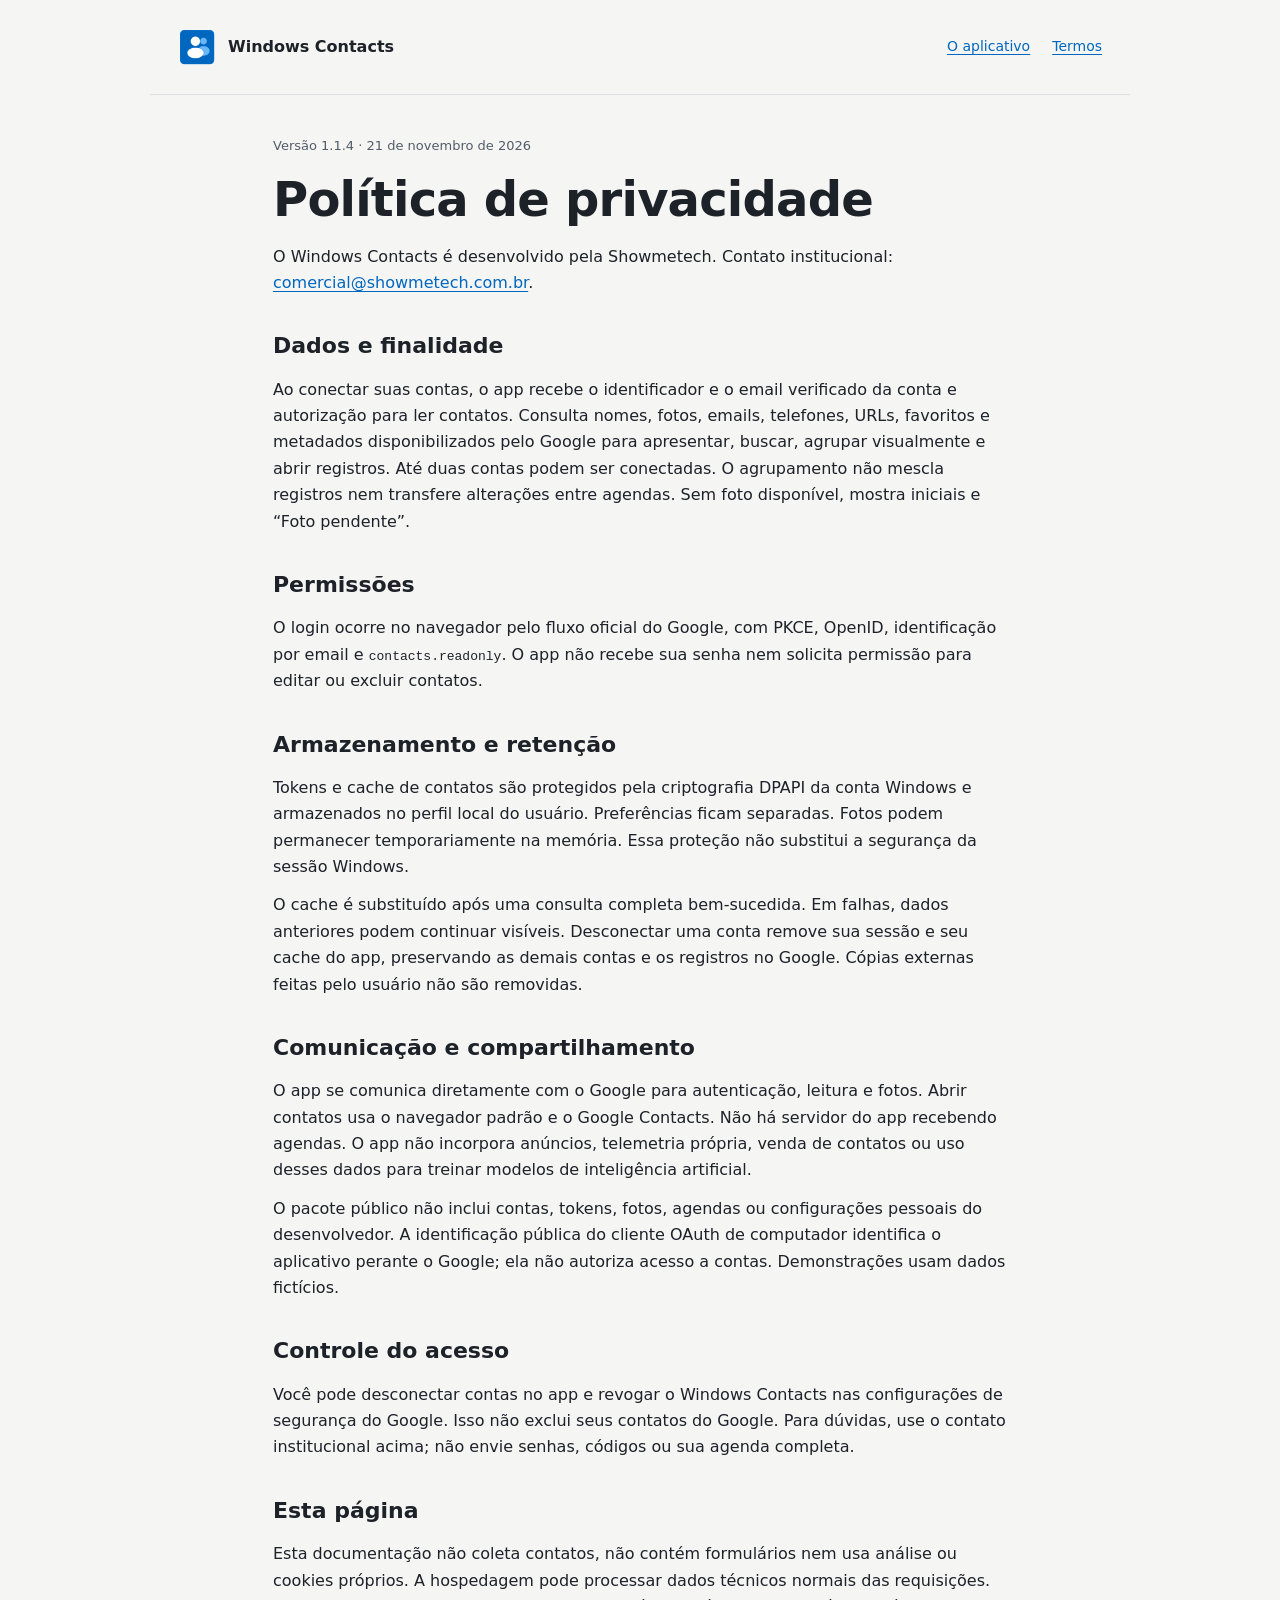
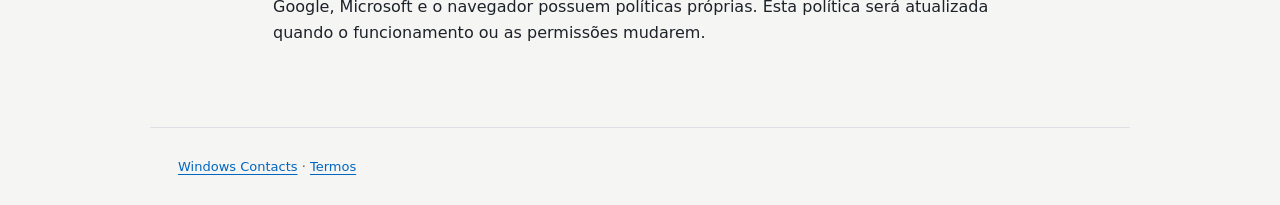
==== commit 4b49ff16: "Align privacy document version with 1.1.4 Update the version label and date; privacy practices are u" ====
--- a/docs/privacy.html
+++ b/docs/privacy.html
@@ -1 +1 @@
-<!doctype html><html lang="pt-BR"><head><meta charset="utf-8"><meta name="viewport" content="width=device-width,initial-scale=1"><title>Privacidade — Windows Contacts</title><link rel="icon" href="Contacts.ico"><link rel="stylesheet" href="site.css"></head><body><header><a class="brand" href="index.html"><img src="Contacts.ico" alt="">Windows Contacts</a><nav><a href="index.html">O aplicativo</a><a href="terms.html">Termos</a></nav></header><main class="prose"><p class="eyebrow">Versão 1.1.3 · 18 de novembro de 2026</p><h1>Política de privacidade</h1><p>O Windows Contacts é desenvolvido pela Showmetech. Contato institucional: <a href="mailto:comercial@showmetech.com.br">comercial@showmetech.com.br</a>.</p><h2>Dados e finalidade</h2><p>Ao conectar suas contas, o app recebe o identificador e o email verificado da conta e autorização para ler contatos. Consulta nomes, fotos, emails, telefones, URLs, favoritos e metadados disponibilizados pelo Google para apresentar, buscar, agrupar visualmente e abrir registros. Até duas contas podem ser conectadas. O agrupamento não mescla registros nem transfere alterações entre agendas. Sem foto disponível, mostra iniciais e “Foto pendente”.</p><h2>Permissões</h2><p>O login ocorre no navegador pelo fluxo oficial do Google, com PKCE, OpenID, identificação por email e <code>contacts.readonly</code>. O app não recebe sua senha nem solicita permissão para editar ou excluir contatos.</p><h2>Armazenamento e retenção</h2><p>Tokens e cache de contatos são protegidos pela criptografia DPAPI da conta Windows e armazenados no perfil local do usuário. Preferências ficam separadas. Fotos podem permanecer temporariamente na memória. Essa proteção não substitui a segurança da sessão Windows.</p><p>O cache é substituído após uma consulta completa bem-sucedida. Em falhas, dados anteriores podem continuar visíveis. Desconectar uma conta remove sua sessão e seu cache do app, preservando as demais contas e os registros no Google. Cópias externas feitas pelo usuário não são removidas.</p><h2>Comunicação e compartilhamento</h2><p>O app se comunica diretamente com o Google para autenticação, leitura e fotos. Abrir contatos usa o navegador padrão e o Google Contacts. Não há servidor do app recebendo agendas. O app não incorpora anúncios, telemetria própria, venda de contatos ou uso desses dados para treinar modelos de inteligência artificial.</p><p>O pacote público não inclui contas, tokens, fotos, agendas ou configurações pessoais do desenvolvedor. A identificação pública do cliente OAuth de computador identifica o aplicativo perante o Google; ela não autoriza acesso a contas. Demonstrações usam dados fictícios.</p><h2>Controle do acesso</h2><p>Você pode desconectar contas no app e revogar o Windows Contacts nas configurações de segurança do Google. Isso não exclui seus contatos do Google. Para dúvidas, use o contato institucional acima; não envie senhas, códigos ou sua agenda completa.</p><h2>Esta página</h2><p>Esta documentação não coleta contatos, não contém formulários nem usa análise ou cookies próprios. A hospedagem pode processar dados técnicos normais das requisições. Google, Microsoft e o navegador possuem políticas próprias. Esta política será atualizada quando o funcionamento ou as permissões mudarem.</p></main><footer><a href="index.html">Windows Contacts</a> · <a href="terms.html">Termos</a></footer></body></html>+<!doctype html><html lang="pt-BR"><head><meta charset="utf-8"><meta name="viewport" content="width=device-width,initial-scale=1"><title>Privacidade — Windows Contacts</title><link rel="icon" href="Contacts.ico"><link rel="stylesheet" href="site.css"></head><body><header><a class="brand" href="index.html"><img src="Contacts.ico" alt="">Windows Contacts</a><nav><a href="index.html">O aplicativo</a><a href="terms.html">Termos</a></nav></header><main class="prose"><p class="eyebrow">Versão 1.1.4 · 21 de novembro de 2026</p><h1>Política de privacidade</h1><p>O Windows Contacts é desenvolvido pela Showmetech. Contato institucional: <a href="mailto:comercial@showmetech.com.br">comercial@showmetech.com.br</a>.</p><h2>Dados e finalidade</h2><p>Ao conectar suas contas, o app recebe o identificador e o email verificado da conta e autorização para ler contatos. Consulta nomes, fotos, emails, telefones, URLs, favoritos e metadados disponibilizados pelo Google para apresentar, buscar, agrupar visualmente e abrir registros. Até duas contas podem ser conectadas. O agrupamento não mescla registros nem transfere alterações entre agendas. Sem foto disponível, mostra iniciais e “Foto pendente”.</p><h2>Permissões</h2><p>O login ocorre no navegador pelo fluxo oficial do Google, com PKCE, OpenID, identificação por email e <code>contacts.readonly</code>. O app não recebe sua senha nem solicita permissão para editar ou excluir contatos.</p><h2>Armazenamento e retenção</h2><p>Tokens e cache de contatos são protegidos pela criptografia DPAPI da conta Windows e armazenados no perfil local do usuário. Preferências ficam separadas. Fotos podem permanecer temporariamente na memória. Essa proteção não substitui a segurança da sessão Windows.</p><p>O cache é substituído após uma consulta completa bem-sucedida. Em falhas, dados anteriores podem continuar visíveis. Desconectar uma conta remove sua sessão e seu cache do app, preservando as demais contas e os registros no Google. Cópias externas feitas pelo usuário não são removidas.</p><h2>Comunicação e compartilhamento</h2><p>O app se comunica diretamente com o Google para autenticação, leitura e fotos. Abrir contatos usa o navegador padrão e o Google Contacts. Não há servidor do app recebendo agendas. O app não incorpora anúncios, telemetria própria, venda de contatos ou uso desses dados para treinar modelos de inteligência artificial.</p><p>O pacote público não inclui contas, tokens, fotos, agendas ou configurações pessoais do desenvolvedor. A identificação pública do cliente OAuth de computador identifica o aplicativo perante o Google; ela não autoriza acesso a contas. Demonstrações usam dados fictícios.</p><h2>Controle do acesso</h2><p>Você pode desconectar contas no app e revogar o Windows Contacts nas configurações de segurança do Google. Isso não exclui seus contatos do Google. Para dúvidas, use o contato institucional acima; não envie senhas, códigos ou sua agenda completa.</p><h2>Esta página</h2><p>Esta documentação não coleta contatos, não contém formulários nem usa análise ou cookies próprios. A hospedagem pode processar dados técnicos normais das requisições. Google, Microsoft e o navegador possuem políticas próprias. Esta política será atualizada quando o funcionamento ou as permissões mudarem.</p></main><footer><a href="index.html">Windows Contacts</a> · <a href="terms.html">Termos</a></footer></body></html>
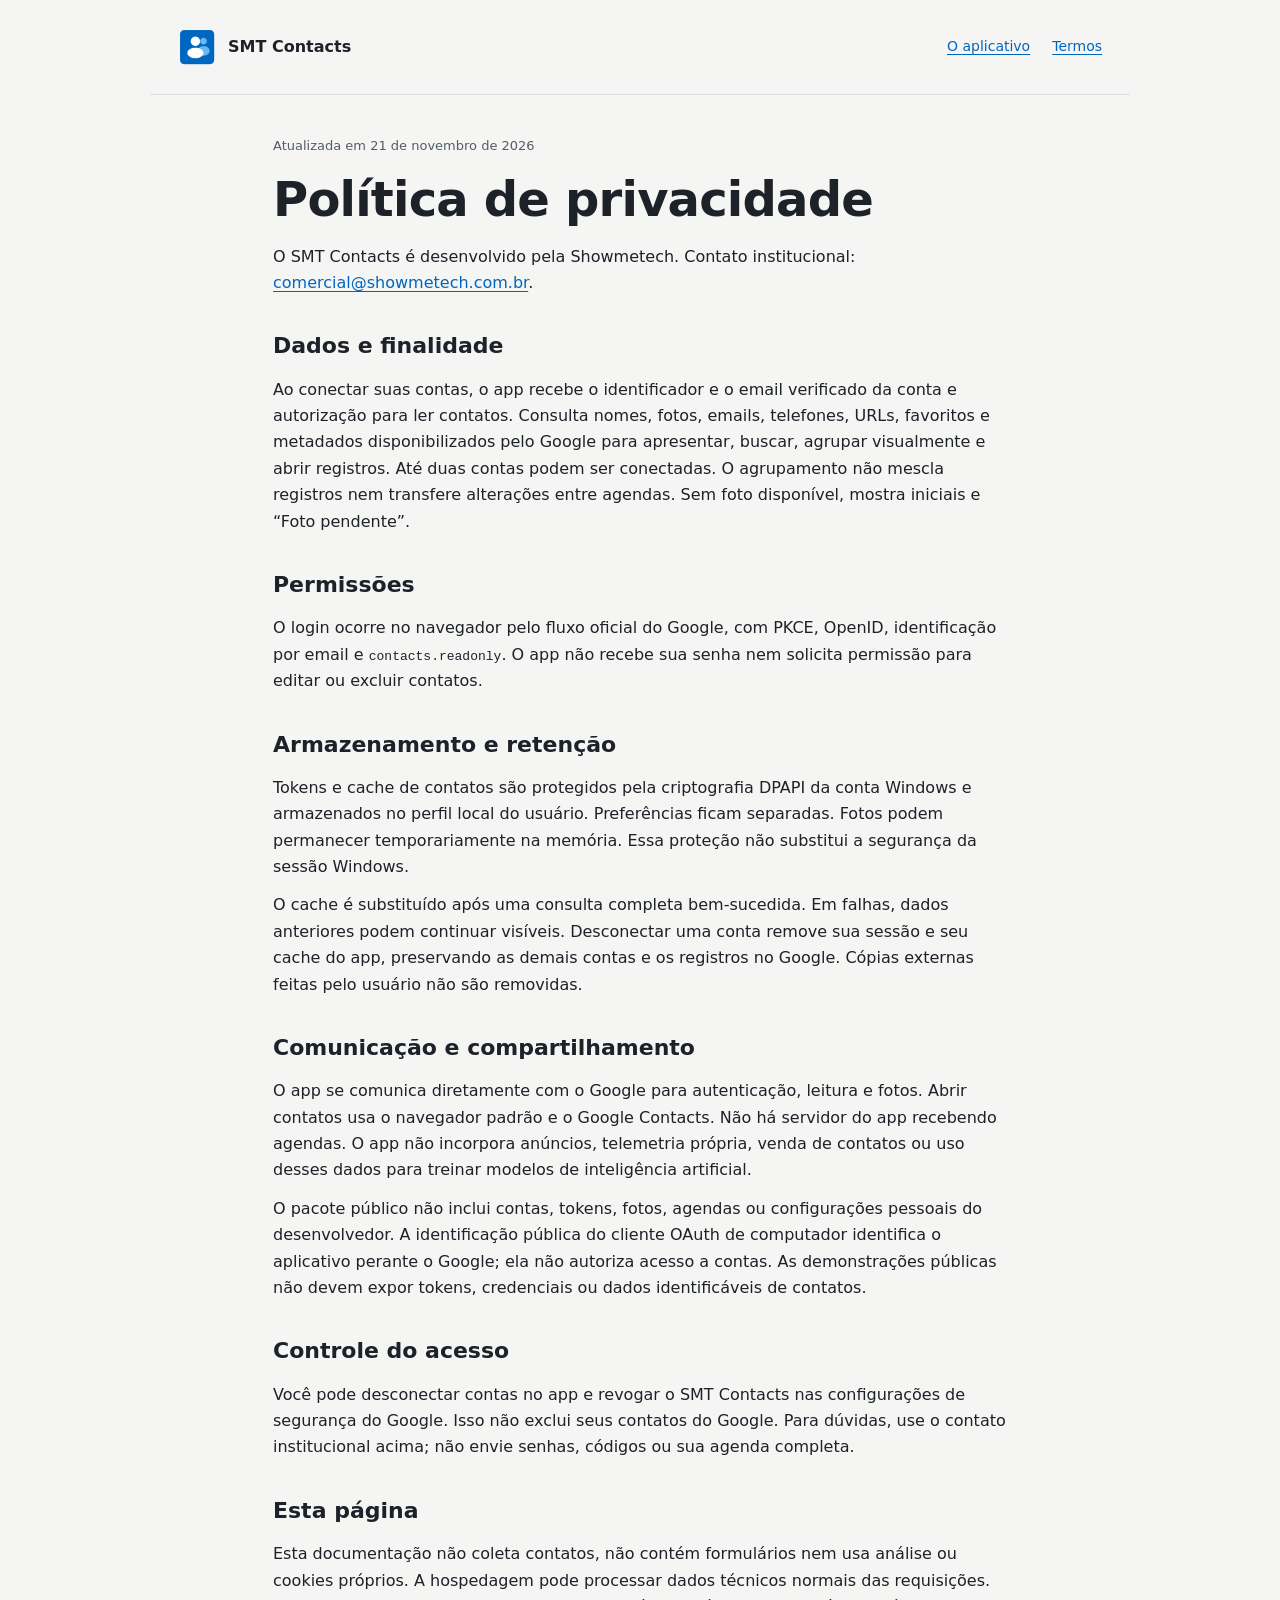
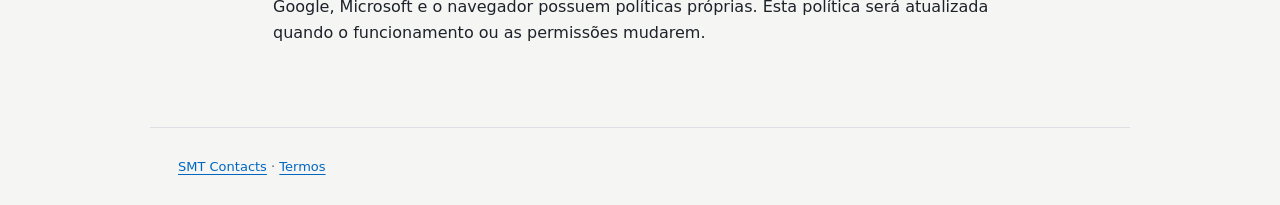
==== commit a3cd7c1f: "docs: align privacy policy with SMT Contacts" ====
--- a/docs/privacy.html
+++ b/docs/privacy.html
@@ -1 +1,2 @@
-<!doctype html><html lang="pt-BR"><head><meta charset="utf-8"><meta name="viewport" content="width=device-width,initial-scale=1"><title>Privacidade — Windows Contacts</title><link rel="icon" href="Contacts.ico"><link rel="stylesheet" href="site.css"></head><body><header><a class="brand" href="index.html"><img src="Contacts.ico" alt="">Windows Contacts</a><nav><a href="index.html">O aplicativo</a><a href="terms.html">Termos</a></nav></header><main class="prose"><p class="eyebrow">Versão 1.1.4 · 21 de novembro de 2026</p><h1>Política de privacidade</h1><p>O Windows Contacts é desenvolvido pela Showmetech. Contato institucional: <a href="mailto:comercial@showmetech.com.br">comercial@showmetech.com.br</a>.</p><h2>Dados e finalidade</h2><p>Ao conectar suas contas, o app recebe o identificador e o email verificado da conta e autorização para ler contatos. Consulta nomes, fotos, emails, telefones, URLs, favoritos e metadados disponibilizados pelo Google para apresentar, buscar, agrupar visualmente e abrir registros. Até duas contas podem ser conectadas. O agrupamento não mescla registros nem transfere alterações entre agendas. Sem foto disponível, mostra iniciais e “Foto pendente”.</p><h2>Permissões</h2><p>O login ocorre no navegador pelo fluxo oficial do Google, com PKCE, OpenID, identificação por email e <code>contacts.readonly</code>. O app não recebe sua senha nem solicita permissão para editar ou excluir contatos.</p><h2>Armazenamento e retenção</h2><p>Tokens e cache de contatos são protegidos pela criptografia DPAPI da conta Windows e armazenados no perfil local do usuário. Preferências ficam separadas. Fotos podem permanecer temporariamente na memória. Essa proteção não substitui a segurança da sessão Windows.</p><p>O cache é substituído após uma consulta completa bem-sucedida. Em falhas, dados anteriores podem continuar visíveis. Desconectar uma conta remove sua sessão e seu cache do app, preservando as demais contas e os registros no Google. Cópias externas feitas pelo usuário não são removidas.</p><h2>Comunicação e compartilhamento</h2><p>O app se comunica diretamente com o Google para autenticação, leitura e fotos. Abrir contatos usa o navegador padrão e o Google Contacts. Não há servidor do app recebendo agendas. O app não incorpora anúncios, telemetria própria, venda de contatos ou uso desses dados para treinar modelos de inteligência artificial.</p><p>O pacote público não inclui contas, tokens, fotos, agendas ou configurações pessoais do desenvolvedor. A identificação pública do cliente OAuth de computador identifica o aplicativo perante o Google; ela não autoriza acesso a contas. Demonstrações usam dados fictícios.</p><h2>Controle do acesso</h2><p>Você pode desconectar contas no app e revogar o Windows Contacts nas configurações de segurança do Google. Isso não exclui seus contatos do Google. Para dúvidas, use o contato institucional acima; não envie senhas, códigos ou sua agenda completa.</p><h2>Esta página</h2><p>Esta documentação não coleta contatos, não contém formulários nem usa análise ou cookies próprios. A hospedagem pode processar dados técnicos normais das requisições. Google, Microsoft e o navegador possuem políticas próprias. Esta política será atualizada quando o funcionamento ou as permissões mudarem.</p></main><footer><a href="index.html">Windows Contacts</a> · <a href="terms.html">Termos</a></footer></body></html>
+<!doctype html><html lang="pt-BR"><head><meta charset="utf-8"><meta name="viewport" content="width=device-width,initial-scale=1"><title>Privacidade — SMT Contacts</title><link rel="icon" href="Contacts.ico"><link rel="stylesheet" href="site.css"></head><body><header><a class="brand" href="index.html"><img src="Contacts.ico" alt="">SMT Contacts</a><nav><a href="index.html">O aplicativo</a><a href="terms.html">Termos</a></nav></header><main class="prose"><p class="eyebrow">Atualizada em 21 de novembro de 2026</p><h1>Política de privacidade</h1><p>O SMT Contacts é desenvolvido pela Showmetech. Contato institucional: <a href="mailto:comercial@showmetech.com.br">comercial@showmetech.com.br</a>.</p><h2>Dados e finalidade</h2><p>Ao conectar suas contas, o app recebe o identificador e o email verificado da conta e autorização para ler contatos. Consulta nomes, fotos, emails, telefones, URLs, favoritos e metadados disponibilizados pelo Google para apresentar, buscar, agrupar visualmente e abrir registros. Até duas contas podem ser conectadas. O agrupamento não mescla registros nem transfere alterações entre agendas. Sem foto disponível, mostra iniciais e “Foto pendente”.</p><h2>Permissões</h2><p>O login ocorre no navegador pelo fluxo oficial do Google, com PKCE, OpenID, identificação por email e <code>contacts.readonly</code>. O app não recebe sua senha nem solicita permissão para editar ou excluir contatos.</p><h2>Armazenamento e retenção</h2><p>Tokens e cache de contatos são protegidos pela criptografia DPAPI da conta Windows e armazenados no perfil local do usuário. Preferências ficam separadas. Fotos podem permanecer temporariamente na memória. Essa proteção não substitui a segurança da sessão Windows.</p><p>O cache é substituído após uma consulta completa bem-sucedida. Em falhas, dados anteriores podem continuar visíveis. Desconectar uma conta remove sua sessão e seu cache do app, preservando as demais contas e os registros no Google. Cópias externas feitas pelo usuário não são removidas.</p><h2>Comunicação e compartilhamento</h2><p>O app se comunica diretamente com o Google para autenticação, leitura e fotos. Abrir contatos usa o navegador padrão e o Google Contacts. Não há servidor do app recebendo agendas. O app não incorpora anúncios, telemetria própria, venda de contatos ou uso desses dados para treinar modelos de inteligência artificial.</p><p>O pacote público não inclui contas, tokens, fotos, agendas ou configurações pessoais do desenvolvedor. A identificação pública do cliente OAuth de computador identifica o aplicativo perante o Google; ela não autoriza acesso a contas. As demonstrações públicas não devem expor tokens, credenciais ou dados identificáveis de contatos.</p><h2>Controle do acesso</h2><p>Você pode desconectar contas no app e revogar o SMT Contacts nas configurações de segurança do Google. Isso não exclui seus contatos do Google. Para dúvidas, use o contato institucional acima; não envie senhas, códigos ou sua agenda completa.</p><h2>Esta página</h2><p>Esta documentação não coleta contatos, não contém formulários nem usa análise ou cookies próprios. A hospedagem pode processar dados técnicos normais das requisições. Google, Microsoft e o navegador possuem políticas próprias. Esta política será atualizada quando o funcionamento ou as permissões mudarem.</p></main><footer><a href="index.html">SMT Contacts</a> · <a href="terms.html">Termos</a></footer></body></html>
+
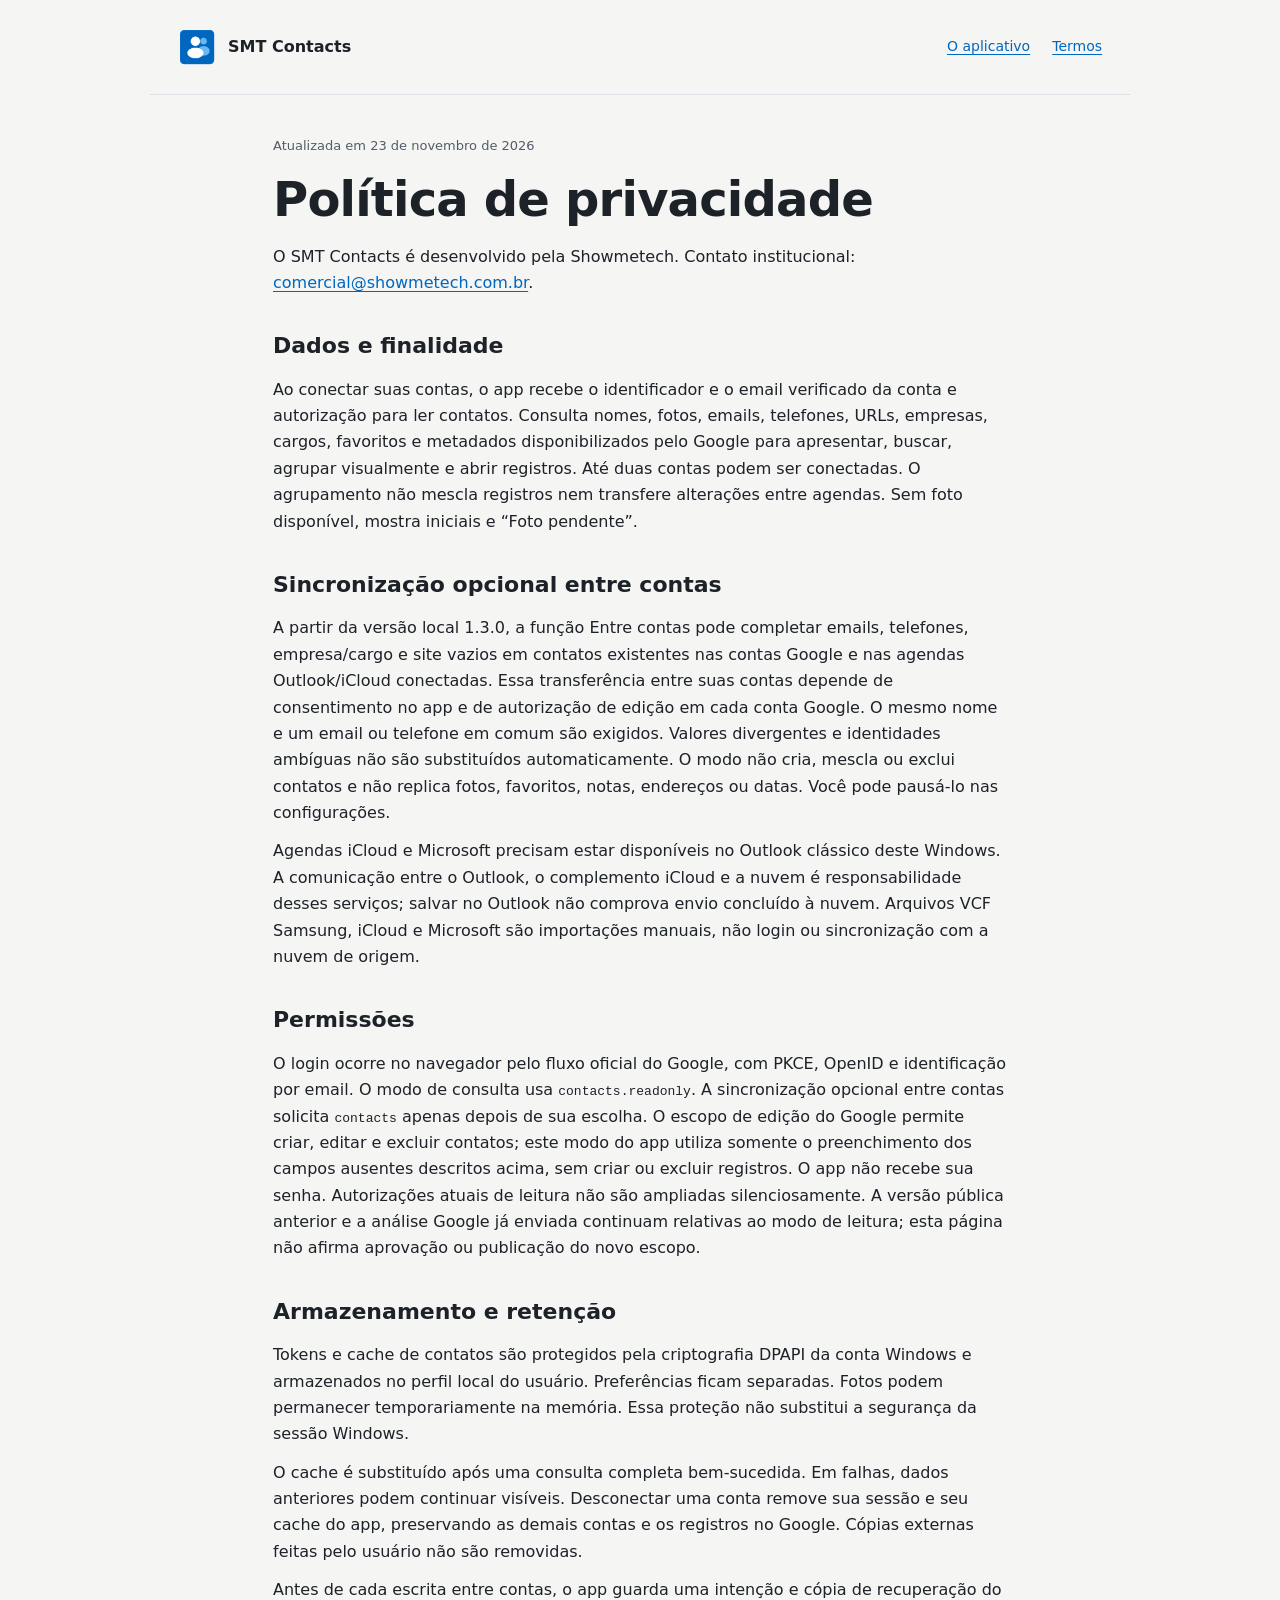
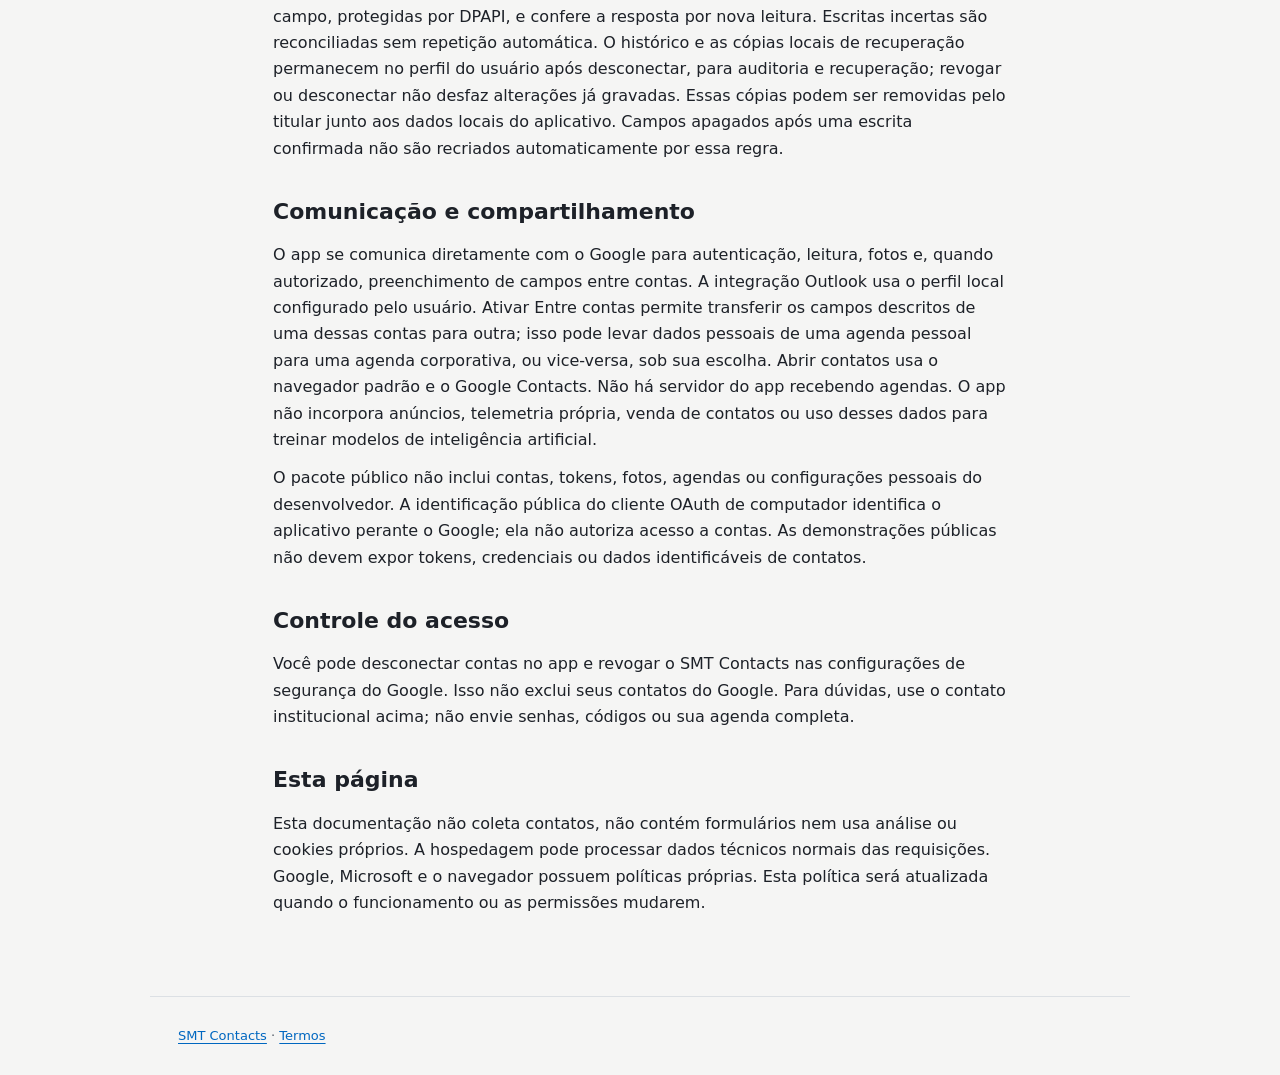
==== commit 782a495d: "docs: explain optional cross-account synchronization and permissions" ====
--- a/docs/privacy.html
+++ b/docs/privacy.html
@@ -1,2 +1,3 @@
-<!doctype html><html lang="pt-BR"><head><meta charset="utf-8"><meta name="viewport" content="width=device-width,initial-scale=1"><title>Privacidade — SMT Contacts</title><link rel="icon" href="Contacts.ico"><link rel="stylesheet" href="site.css"></head><body><header><a class="brand" href="index.html"><img src="Contacts.ico" alt="">SMT Contacts</a><nav><a href="index.html">O aplicativo</a><a href="terms.html">Termos</a></nav></header><main class="prose"><p class="eyebrow">Atualizada em 21 de novembro de 2026</p><h1>Política de privacidade</h1><p>O SMT Contacts é desenvolvido pela Showmetech. Contato institucional: <a href="mailto:comercial@showmetech.com.br">comercial@showmetech.com.br</a>.</p><h2>Dados e finalidade</h2><p>Ao conectar suas contas, o app recebe o identificador e o email verificado da conta e autorização para ler contatos. Consulta nomes, fotos, emails, telefones, URLs, favoritos e metadados disponibilizados pelo Google para apresentar, buscar, agrupar visualmente e abrir registros. Até duas contas podem ser conectadas. O agrupamento não mescla registros nem transfere alterações entre agendas. Sem foto disponível, mostra iniciais e “Foto pendente”.</p><h2>Permissões</h2><p>O login ocorre no navegador pelo fluxo oficial do Google, com PKCE, OpenID, identificação por email e <code>contacts.readonly</code>. O app não recebe sua senha nem solicita permissão para editar ou excluir contatos.</p><h2>Armazenamento e retenção</h2><p>Tokens e cache de contatos são protegidos pela criptografia DPAPI da conta Windows e armazenados no perfil local do usuário. Preferências ficam separadas. Fotos podem permanecer temporariamente na memória. Essa proteção não substitui a segurança da sessão Windows.</p><p>O cache é substituído após uma consulta completa bem-sucedida. Em falhas, dados anteriores podem continuar visíveis. Desconectar uma conta remove sua sessão e seu cache do app, preservando as demais contas e os registros no Google. Cópias externas feitas pelo usuário não são removidas.</p><h2>Comunicação e compartilhamento</h2><p>O app se comunica diretamente com o Google para autenticação, leitura e fotos. Abrir contatos usa o navegador padrão e o Google Contacts. Não há servidor do app recebendo agendas. O app não incorpora anúncios, telemetria própria, venda de contatos ou uso desses dados para treinar modelos de inteligência artificial.</p><p>O pacote público não inclui contas, tokens, fotos, agendas ou configurações pessoais do desenvolvedor. A identificação pública do cliente OAuth de computador identifica o aplicativo perante o Google; ela não autoriza acesso a contas. As demonstrações públicas não devem expor tokens, credenciais ou dados identificáveis de contatos.</p><h2>Controle do acesso</h2><p>Você pode desconectar contas no app e revogar o SMT Contacts nas configurações de segurança do Google. Isso não exclui seus contatos do Google. Para dúvidas, use o contato institucional acima; não envie senhas, códigos ou sua agenda completa.</p><h2>Esta página</h2><p>Esta documentação não coleta contatos, não contém formulários nem usa análise ou cookies próprios. A hospedagem pode processar dados técnicos normais das requisições. Google, Microsoft e o navegador possuem políticas próprias. Esta política será atualizada quando o funcionamento ou as permissões mudarem.</p></main><footer><a href="index.html">SMT Contacts</a> · <a href="terms.html">Termos</a></footer></body></html>
+<!doctype html><html lang="pt-BR"><head><meta charset="utf-8"><meta name="viewport" content="width=device-width,initial-scale=1"><title>Privacidade — SMT Contacts</title><link rel="icon" href="Contacts.ico"><link rel="stylesheet" href="site.css"></head><body><header><a class="brand" href="index.html"><img src="Contacts.ico" alt="">SMT Contacts</a><nav><a href="index.html">O aplicativo</a><a href="terms.html">Termos</a></nav></header><main class="prose"><p class="eyebrow">Atualizada em 23 de novembro de 2026</p><h1>Política de privacidade</h1><p>O SMT Contacts é desenvolvido pela Showmetech. Contato institucional: <a href="mailto:comercial@showmetech.com.br">comercial@showmetech.com.br</a>.</p><h2>Dados e finalidade</h2><p>Ao conectar suas contas, o app recebe o identificador e o email verificado da conta e autorização para ler contatos. Consulta nomes, fotos, emails, telefones, URLs, empresas, cargos, favoritos e metadados disponibilizados pelo Google para apresentar, buscar, agrupar visualmente e abrir registros. Até duas contas podem ser conectadas. O agrupamento não mescla registros nem transfere alterações entre agendas. Sem foto disponível, mostra iniciais e “Foto pendente”.</p><h2>Sincronização opcional entre contas</h2><p>A partir da versão local 1.3.0, a função Entre contas pode completar emails, telefones, empresa/cargo e site vazios em contatos existentes nas contas Google e nas agendas Outlook/iCloud conectadas. Essa transferência entre suas contas depende de consentimento no app e de autorização de edição em cada conta Google. O mesmo nome e um email ou telefone em comum são exigidos. Valores divergentes e identidades ambíguas não são substituídos automaticamente. O modo não cria, mescla ou exclui contatos e não replica fotos, favoritos, notas, endereços ou datas. Você pode pausá-lo nas configurações.</p><p>Agendas iCloud e Microsoft precisam estar disponíveis no Outlook clássico deste Windows. A comunicação entre o Outlook, o complemento iCloud e a nuvem é responsabilidade desses serviços; salvar no Outlook não comprova envio concluído à nuvem. Arquivos VCF Samsung, iCloud e Microsoft são importações manuais, não login ou sincronização com a nuvem de origem.</p><h2>Permissões</h2><p>O login ocorre no navegador pelo fluxo oficial do Google, com PKCE, OpenID e identificação por email. O modo de consulta usa <code>contacts.readonly</code>. A sincronização opcional entre contas solicita <code>contacts</code> apenas depois de sua escolha. O escopo de edição do Google permite criar, editar e excluir contatos; este modo do app utiliza somente o preenchimento dos campos ausentes descritos acima, sem criar ou excluir registros. O app não recebe sua senha. Autorizações atuais de leitura não são ampliadas silenciosamente. A versão pública anterior e a análise Google já enviada continuam relativas ao modo de leitura; esta página não afirma aprovação ou publicação do novo escopo.</p><h2>Armazenamento e retenção</h2><p>Tokens e cache de contatos são protegidos pela criptografia DPAPI da conta Windows e armazenados no perfil local do usuário. Preferências ficam separadas. Fotos podem permanecer temporariamente na memória. Essa proteção não substitui a segurança da sessão Windows.</p><p>O cache é substituído após uma consulta completa bem-sucedida. Em falhas, dados anteriores podem continuar visíveis. Desconectar uma conta remove sua sessão e seu cache do app, preservando as demais contas e os registros no Google. Cópias externas feitas pelo usuário não são removidas.</p><p>Antes de cada escrita entre contas, o app guarda uma intenção e cópia de recuperação do campo, protegidas por DPAPI, e confere a resposta por nova leitura. Escritas incertas são reconciliadas sem repetição automática. O histórico e as cópias locais de recuperação permanecem no perfil do usuário após desconectar, para auditoria e recuperação; revogar ou desconectar não desfaz alterações já gravadas. Essas cópias podem ser removidas pelo titular junto aos dados locais do aplicativo. Campos apagados após uma escrita confirmada não são recriados automaticamente por essa regra.</p><h2>Comunicação e compartilhamento</h2><p>O app se comunica diretamente com o Google para autenticação, leitura, fotos e, quando autorizado, preenchimento de campos entre contas. A integração Outlook usa o perfil local configurado pelo usuário. Ativar Entre contas permite transferir os campos descritos de uma dessas contas para outra; isso pode levar dados pessoais de uma agenda pessoal para uma agenda corporativa, ou vice-versa, sob sua escolha. Abrir contatos usa o navegador padrão e o Google Contacts. Não há servidor do app recebendo agendas. O app não incorpora anúncios, telemetria própria, venda de contatos ou uso desses dados para treinar modelos de inteligência artificial.</p><p>O pacote público não inclui contas, tokens, fotos, agendas ou configurações pessoais do desenvolvedor. A identificação pública do cliente OAuth de computador identifica o aplicativo perante o Google; ela não autoriza acesso a contas. As demonstrações públicas não devem expor tokens, credenciais ou dados identificáveis de contatos.</p><h2>Controle do acesso</h2><p>Você pode desconectar contas no app e revogar o SMT Contacts nas configurações de segurança do Google. Isso não exclui seus contatos do Google. Para dúvidas, use o contato institucional acima; não envie senhas, códigos ou sua agenda completa.</p><h2>Esta página</h2><p>Esta documentação não coleta contatos, não contém formulários nem usa análise ou cookies próprios. A hospedagem pode processar dados técnicos normais das requisições. Google, Microsoft e o navegador possuem políticas próprias. Esta política será atualizada quando o funcionamento ou as permissões mudarem.</p></main><footer><a href="index.html">SMT Contacts</a> · <a href="terms.html">Termos</a></footer></body></html>
 
+
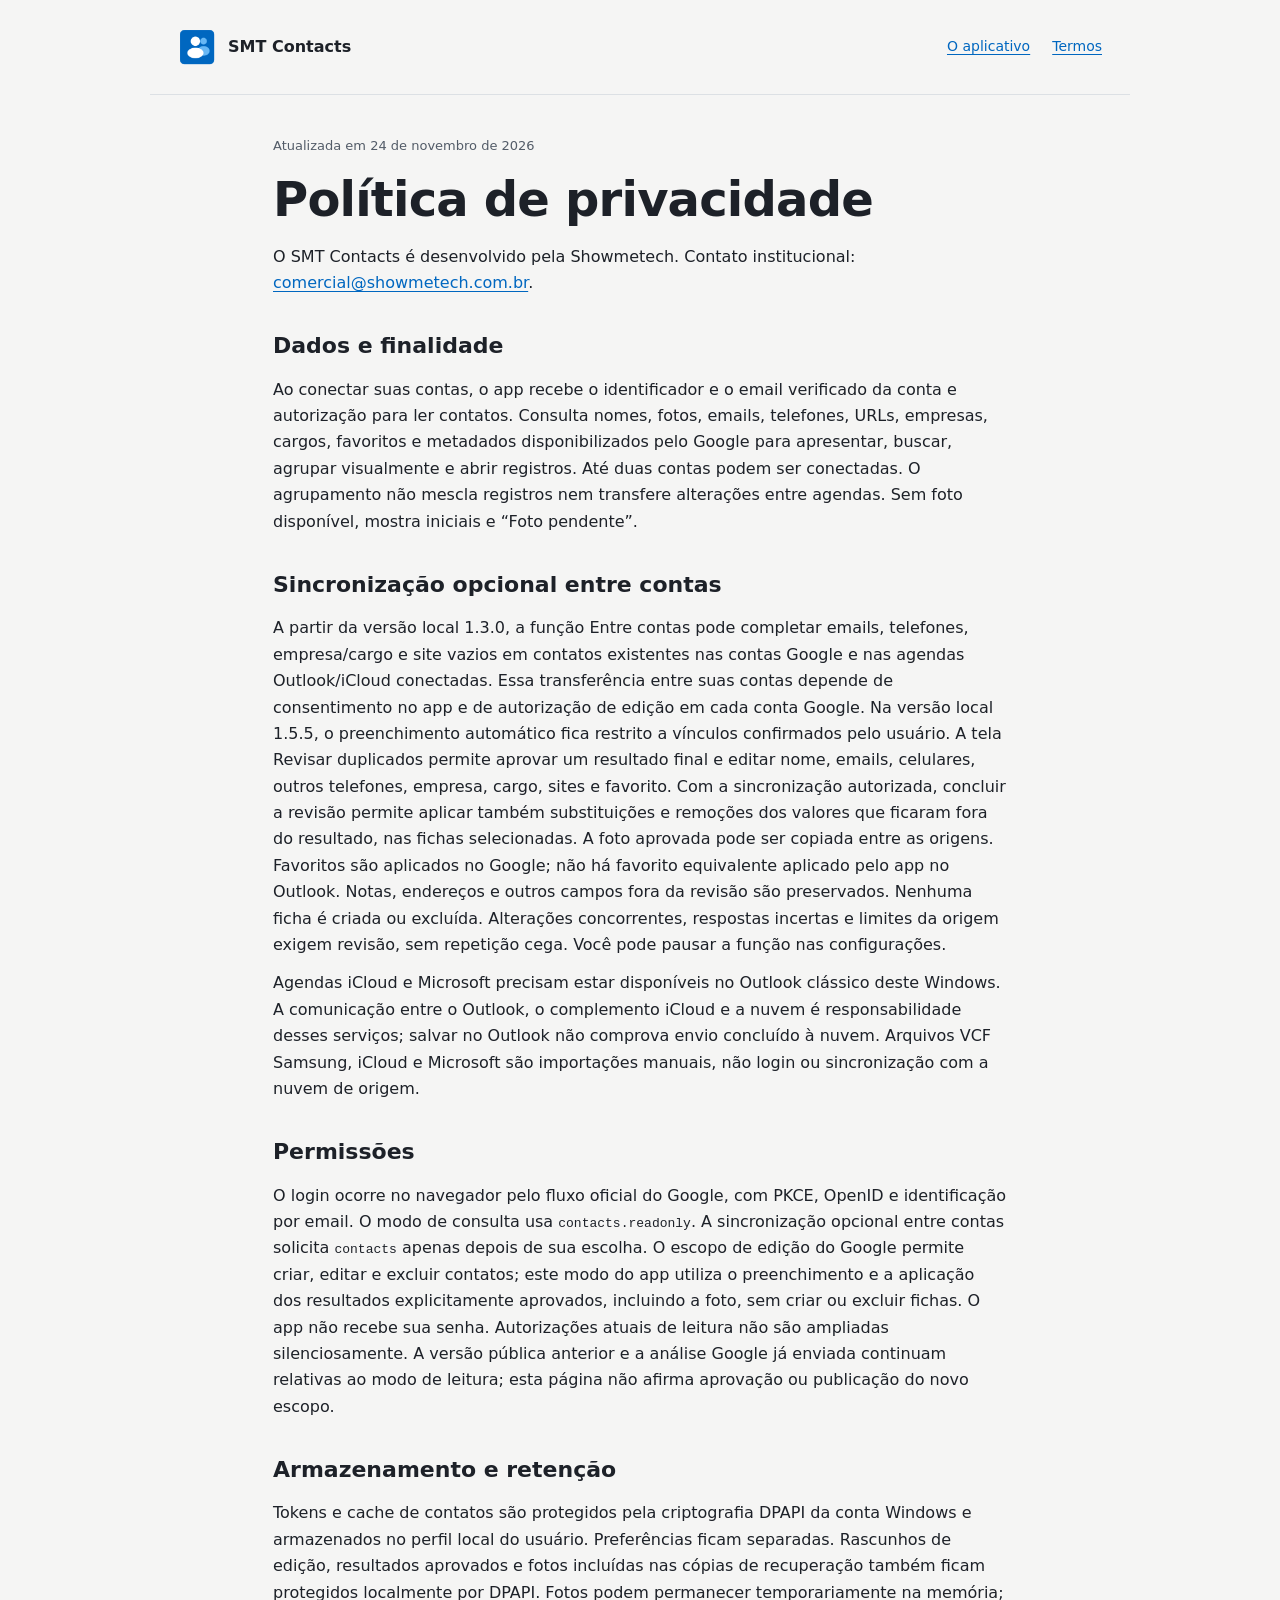
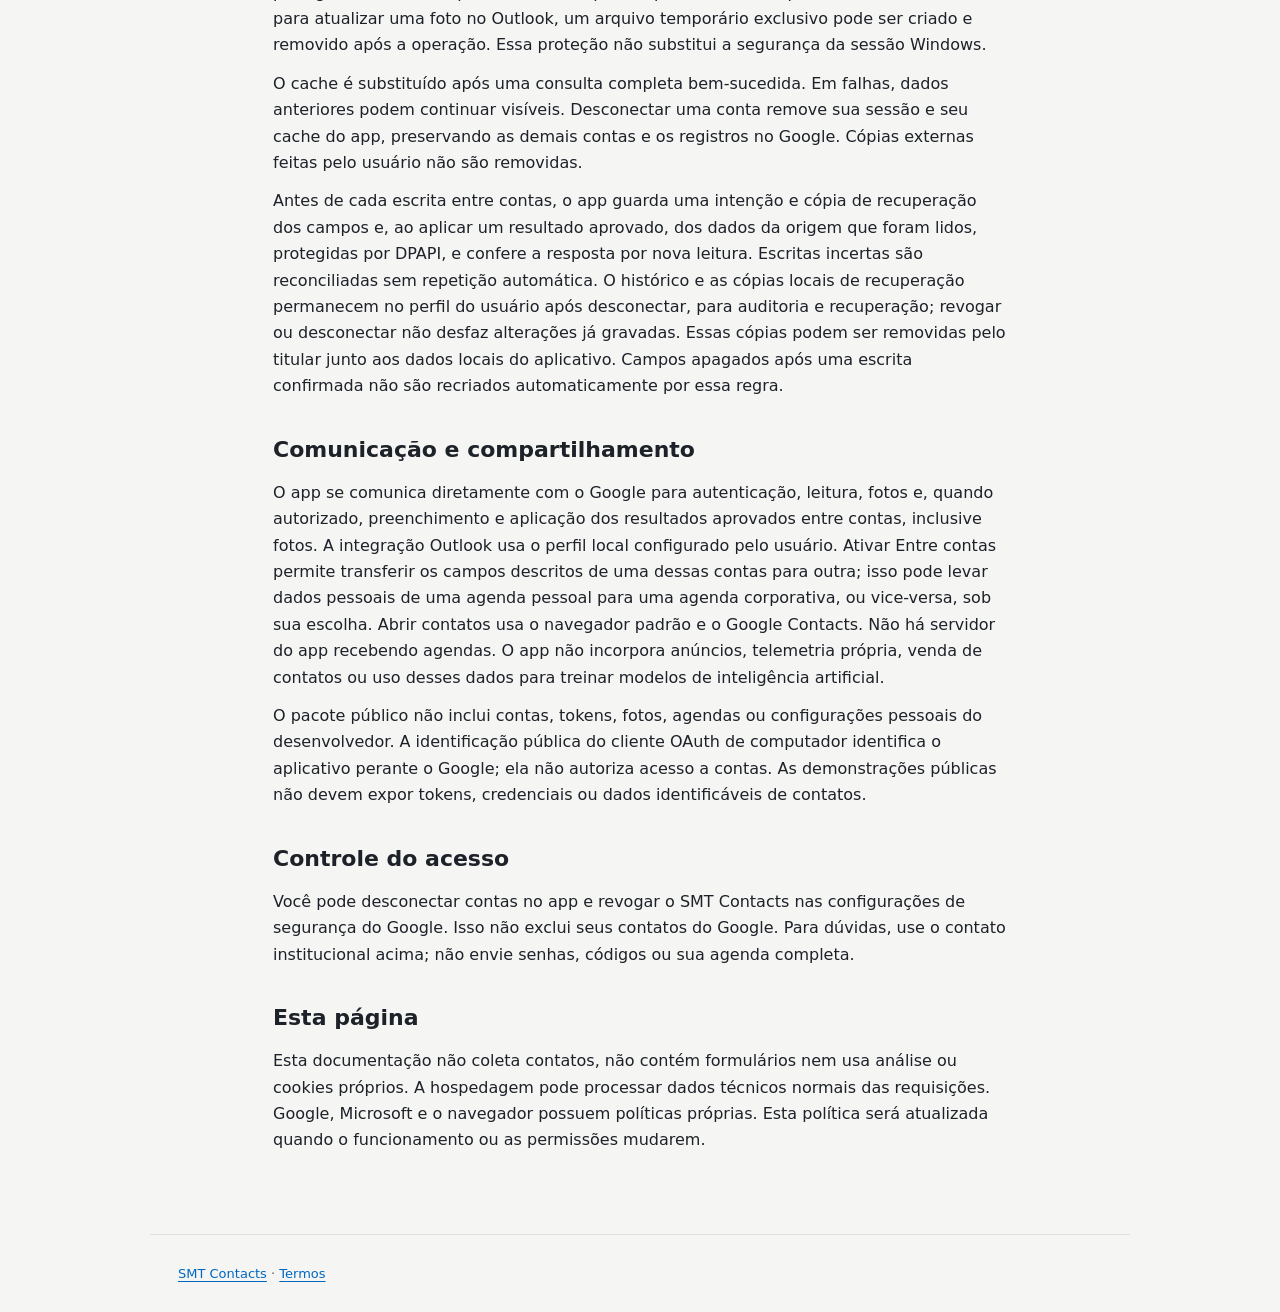
==== commit 9d2cc6b2: "docs: explain reviewed contact edits and protected synchronization" ====
--- a/docs/privacy.html
+++ b/docs/privacy.html
@@ -1,3 +1,3 @@
-<!doctype html><html lang="pt-BR"><head><meta charset="utf-8"><meta name="viewport" content="width=device-width,initial-scale=1"><title>Privacidade — SMT Contacts</title><link rel="icon" href="Contacts.ico"><link rel="stylesheet" href="site.css"></head><body><header><a class="brand" href="index.html"><img src="Contacts.ico" alt="">SMT Contacts</a><nav><a href="index.html">O aplicativo</a><a href="terms.html">Termos</a></nav></header><main class="prose"><p class="eyebrow">Atualizada em 23 de novembro de 2026</p><h1>Política de privacidade</h1><p>O SMT Contacts é desenvolvido pela Showmetech. Contato institucional: <a href="mailto:comercial@showmetech.com.br">comercial@showmetech.com.br</a>.</p><h2>Dados e finalidade</h2><p>Ao conectar suas contas, o app recebe o identificador e o email verificado da conta e autorização para ler contatos. Consulta nomes, fotos, emails, telefones, URLs, empresas, cargos, favoritos e metadados disponibilizados pelo Google para apresentar, buscar, agrupar visualmente e abrir registros. Até duas contas podem ser conectadas. O agrupamento não mescla registros nem transfere alterações entre agendas. Sem foto disponível, mostra iniciais e “Foto pendente”.</p><h2>Sincronização opcional entre contas</h2><p>A partir da versão local 1.3.0, a função Entre contas pode completar emails, telefones, empresa/cargo e site vazios em contatos existentes nas contas Google e nas agendas Outlook/iCloud conectadas. Essa transferência entre suas contas depende de consentimento no app e de autorização de edição em cada conta Google. O mesmo nome e um email ou telefone em comum são exigidos. Valores divergentes e identidades ambíguas não são substituídos automaticamente. O modo não cria, mescla ou exclui contatos e não replica fotos, favoritos, notas, endereços ou datas. Você pode pausá-lo nas configurações.</p><p>Agendas iCloud e Microsoft precisam estar disponíveis no Outlook clássico deste Windows. A comunicação entre o Outlook, o complemento iCloud e a nuvem é responsabilidade desses serviços; salvar no Outlook não comprova envio concluído à nuvem. Arquivos VCF Samsung, iCloud e Microsoft são importações manuais, não login ou sincronização com a nuvem de origem.</p><h2>Permissões</h2><p>O login ocorre no navegador pelo fluxo oficial do Google, com PKCE, OpenID e identificação por email. O modo de consulta usa <code>contacts.readonly</code>. A sincronização opcional entre contas solicita <code>contacts</code> apenas depois de sua escolha. O escopo de edição do Google permite criar, editar e excluir contatos; este modo do app utiliza somente o preenchimento dos campos ausentes descritos acima, sem criar ou excluir registros. O app não recebe sua senha. Autorizações atuais de leitura não são ampliadas silenciosamente. A versão pública anterior e a análise Google já enviada continuam relativas ao modo de leitura; esta página não afirma aprovação ou publicação do novo escopo.</p><h2>Armazenamento e retenção</h2><p>Tokens e cache de contatos são protegidos pela criptografia DPAPI da conta Windows e armazenados no perfil local do usuário. Preferências ficam separadas. Fotos podem permanecer temporariamente na memória. Essa proteção não substitui a segurança da sessão Windows.</p><p>O cache é substituído após uma consulta completa bem-sucedida. Em falhas, dados anteriores podem continuar visíveis. Desconectar uma conta remove sua sessão e seu cache do app, preservando as demais contas e os registros no Google. Cópias externas feitas pelo usuário não são removidas.</p><p>Antes de cada escrita entre contas, o app guarda uma intenção e cópia de recuperação do campo, protegidas por DPAPI, e confere a resposta por nova leitura. Escritas incertas são reconciliadas sem repetição automática. O histórico e as cópias locais de recuperação permanecem no perfil do usuário após desconectar, para auditoria e recuperação; revogar ou desconectar não desfaz alterações já gravadas. Essas cópias podem ser removidas pelo titular junto aos dados locais do aplicativo. Campos apagados após uma escrita confirmada não são recriados automaticamente por essa regra.</p><h2>Comunicação e compartilhamento</h2><p>O app se comunica diretamente com o Google para autenticação, leitura, fotos e, quando autorizado, preenchimento de campos entre contas. A integração Outlook usa o perfil local configurado pelo usuário. Ativar Entre contas permite transferir os campos descritos de uma dessas contas para outra; isso pode levar dados pessoais de uma agenda pessoal para uma agenda corporativa, ou vice-versa, sob sua escolha. Abrir contatos usa o navegador padrão e o Google Contacts. Não há servidor do app recebendo agendas. O app não incorpora anúncios, telemetria própria, venda de contatos ou uso desses dados para treinar modelos de inteligência artificial.</p><p>O pacote público não inclui contas, tokens, fotos, agendas ou configurações pessoais do desenvolvedor. A identificação pública do cliente OAuth de computador identifica o aplicativo perante o Google; ela não autoriza acesso a contas. As demonstrações públicas não devem expor tokens, credenciais ou dados identificáveis de contatos.</p><h2>Controle do acesso</h2><p>Você pode desconectar contas no app e revogar o SMT Contacts nas configurações de segurança do Google. Isso não exclui seus contatos do Google. Para dúvidas, use o contato institucional acima; não envie senhas, códigos ou sua agenda completa.</p><h2>Esta página</h2><p>Esta documentação não coleta contatos, não contém formulários nem usa análise ou cookies próprios. A hospedagem pode processar dados técnicos normais das requisições. Google, Microsoft e o navegador possuem políticas próprias. Esta política será atualizada quando o funcionamento ou as permissões mudarem.</p></main><footer><a href="index.html">SMT Contacts</a> · <a href="terms.html">Termos</a></footer></body></html>
-
-
+<!doctype html><html lang="pt-BR"><head><meta charset="utf-8"><meta name="viewport" content="width=device-width,initial-scale=1"><title>Privacidade — SMT Contacts</title><link rel="icon" href="Contacts.ico"><link rel="stylesheet" href="site.css"></head><body><header><a class="brand" href="index.html"><img src="Contacts.ico" alt="">SMT Contacts</a><nav><a href="index.html">O aplicativo</a><a href="terms.html">Termos</a></nav></header><main class="prose"><p class="eyebrow">Atualizada em 24 de novembro de 2026</p><h1>Política de privacidade</h1><p>O SMT Contacts é desenvolvido pela Showmetech. Contato institucional: <a href="mailto:comercial@showmetech.com.br">comercial@showmetech.com.br</a>.</p><h2>Dados e finalidade</h2><p>Ao conectar suas contas, o app recebe o identificador e o email verificado da conta e autorização para ler contatos. Consulta nomes, fotos, emails, telefones, URLs, empresas, cargos, favoritos e metadados disponibilizados pelo Google para apresentar, buscar, agrupar visualmente e abrir registros. Até duas contas podem ser conectadas. O agrupamento não mescla registros nem transfere alterações entre agendas. Sem foto disponível, mostra iniciais e “Foto pendente”.</p><h2>Sincronização opcional entre contas</h2><p>A partir da versão local 1.3.0, a função Entre contas pode completar emails, telefones, empresa/cargo e site vazios em contatos existentes nas contas Google e nas agendas Outlook/iCloud conectadas. Essa transferência entre suas contas depende de consentimento no app e de autorização de edição em cada conta Google. Na versão local 1.5.5, o preenchimento automático fica restrito a vínculos confirmados pelo usuário. A tela Revisar duplicados permite aprovar um resultado final e editar nome, emails, celulares, outros telefones, empresa, cargo, sites e favorito. Com a sincronização autorizada, concluir a revisão permite aplicar também substituições e remoções dos valores que ficaram fora do resultado, nas fichas selecionadas. A foto aprovada pode ser copiada entre as origens. Favoritos são aplicados no Google; não há favorito equivalente aplicado pelo app no Outlook. Notas, endereços e outros campos fora da revisão são preservados. Nenhuma ficha é criada ou excluída. Alterações concorrentes, respostas incertas e limites da origem exigem revisão, sem repetição cega. Você pode pausar a função nas configurações.</p><p>Agendas iCloud e Microsoft precisam estar disponíveis no Outlook clássico deste Windows. A comunicação entre o Outlook, o complemento iCloud e a nuvem é responsabilidade desses serviços; salvar no Outlook não comprova envio concluído à nuvem. Arquivos VCF Samsung, iCloud e Microsoft são importações manuais, não login ou sincronização com a nuvem de origem.</p><h2>Permissões</h2><p>O login ocorre no navegador pelo fluxo oficial do Google, com PKCE, OpenID e identificação por email. O modo de consulta usa <code>contacts.readonly</code>. A sincronização opcional entre contas solicita <code>contacts</code> apenas depois de sua escolha. O escopo de edição do Google permite criar, editar e excluir contatos; este modo do app utiliza o preenchimento e a aplicação dos resultados explicitamente aprovados, incluindo a foto, sem criar ou excluir fichas. O app não recebe sua senha. Autorizações atuais de leitura não são ampliadas silenciosamente. A versão pública anterior e a análise Google já enviada continuam relativas ao modo de leitura; esta página não afirma aprovação ou publicação do novo escopo.</p><h2>Armazenamento e retenção</h2><p>Tokens e cache de contatos são protegidos pela criptografia DPAPI da conta Windows e armazenados no perfil local do usuário. Preferências ficam separadas. Rascunhos de edição, resultados aprovados e fotos incluídas nas cópias de recuperação também ficam protegidos localmente por DPAPI. Fotos podem permanecer temporariamente na memória; para atualizar uma foto no Outlook, um arquivo temporário exclusivo pode ser criado e removido após a operação. Essa proteção não substitui a segurança da sessão Windows.</p><p>O cache é substituído após uma consulta completa bem-sucedida. Em falhas, dados anteriores podem continuar visíveis. Desconectar uma conta remove sua sessão e seu cache do app, preservando as demais contas e os registros no Google. Cópias externas feitas pelo usuário não são removidas.</p><p>Antes de cada escrita entre contas, o app guarda uma intenção e cópia de recuperação dos campos e, ao aplicar um resultado aprovado, dos dados da origem que foram lidos, protegidas por DPAPI, e confere a resposta por nova leitura. Escritas incertas são reconciliadas sem repetição automática. O histórico e as cópias locais de recuperação permanecem no perfil do usuário após desconectar, para auditoria e recuperação; revogar ou desconectar não desfaz alterações já gravadas. Essas cópias podem ser removidas pelo titular junto aos dados locais do aplicativo. Campos apagados após uma escrita confirmada não são recriados automaticamente por essa regra.</p><h2>Comunicação e compartilhamento</h2><p>O app se comunica diretamente com o Google para autenticação, leitura, fotos e, quando autorizado, preenchimento e aplicação dos resultados aprovados entre contas, inclusive fotos. A integração Outlook usa o perfil local configurado pelo usuário. Ativar Entre contas permite transferir os campos descritos de uma dessas contas para outra; isso pode levar dados pessoais de uma agenda pessoal para uma agenda corporativa, ou vice-versa, sob sua escolha. Abrir contatos usa o navegador padrão e o Google Contacts. Não há servidor do app recebendo agendas. O app não incorpora anúncios, telemetria própria, venda de contatos ou uso desses dados para treinar modelos de inteligência artificial.</p><p>O pacote público não inclui contas, tokens, fotos, agendas ou configurações pessoais do desenvolvedor. A identificação pública do cliente OAuth de computador identifica o aplicativo perante o Google; ela não autoriza acesso a contas. As demonstrações públicas não devem expor tokens, credenciais ou dados identificáveis de contatos.</p><h2>Controle do acesso</h2><p>Você pode desconectar contas no app e revogar o SMT Contacts nas configurações de segurança do Google. Isso não exclui seus contatos do Google. Para dúvidas, use o contato institucional acima; não envie senhas, códigos ou sua agenda completa.</p><h2>Esta página</h2><p>Esta documentação não coleta contatos, não contém formulários nem usa análise ou cookies próprios. A hospedagem pode processar dados técnicos normais das requisições. Google, Microsoft e o navegador possuem políticas próprias. Esta política será atualizada quando o funcionamento ou as permissões mudarem.</p></main><footer><a href="index.html">SMT Contacts</a> · <a href="terms.html">Termos</a></footer></body></html>
+
+
